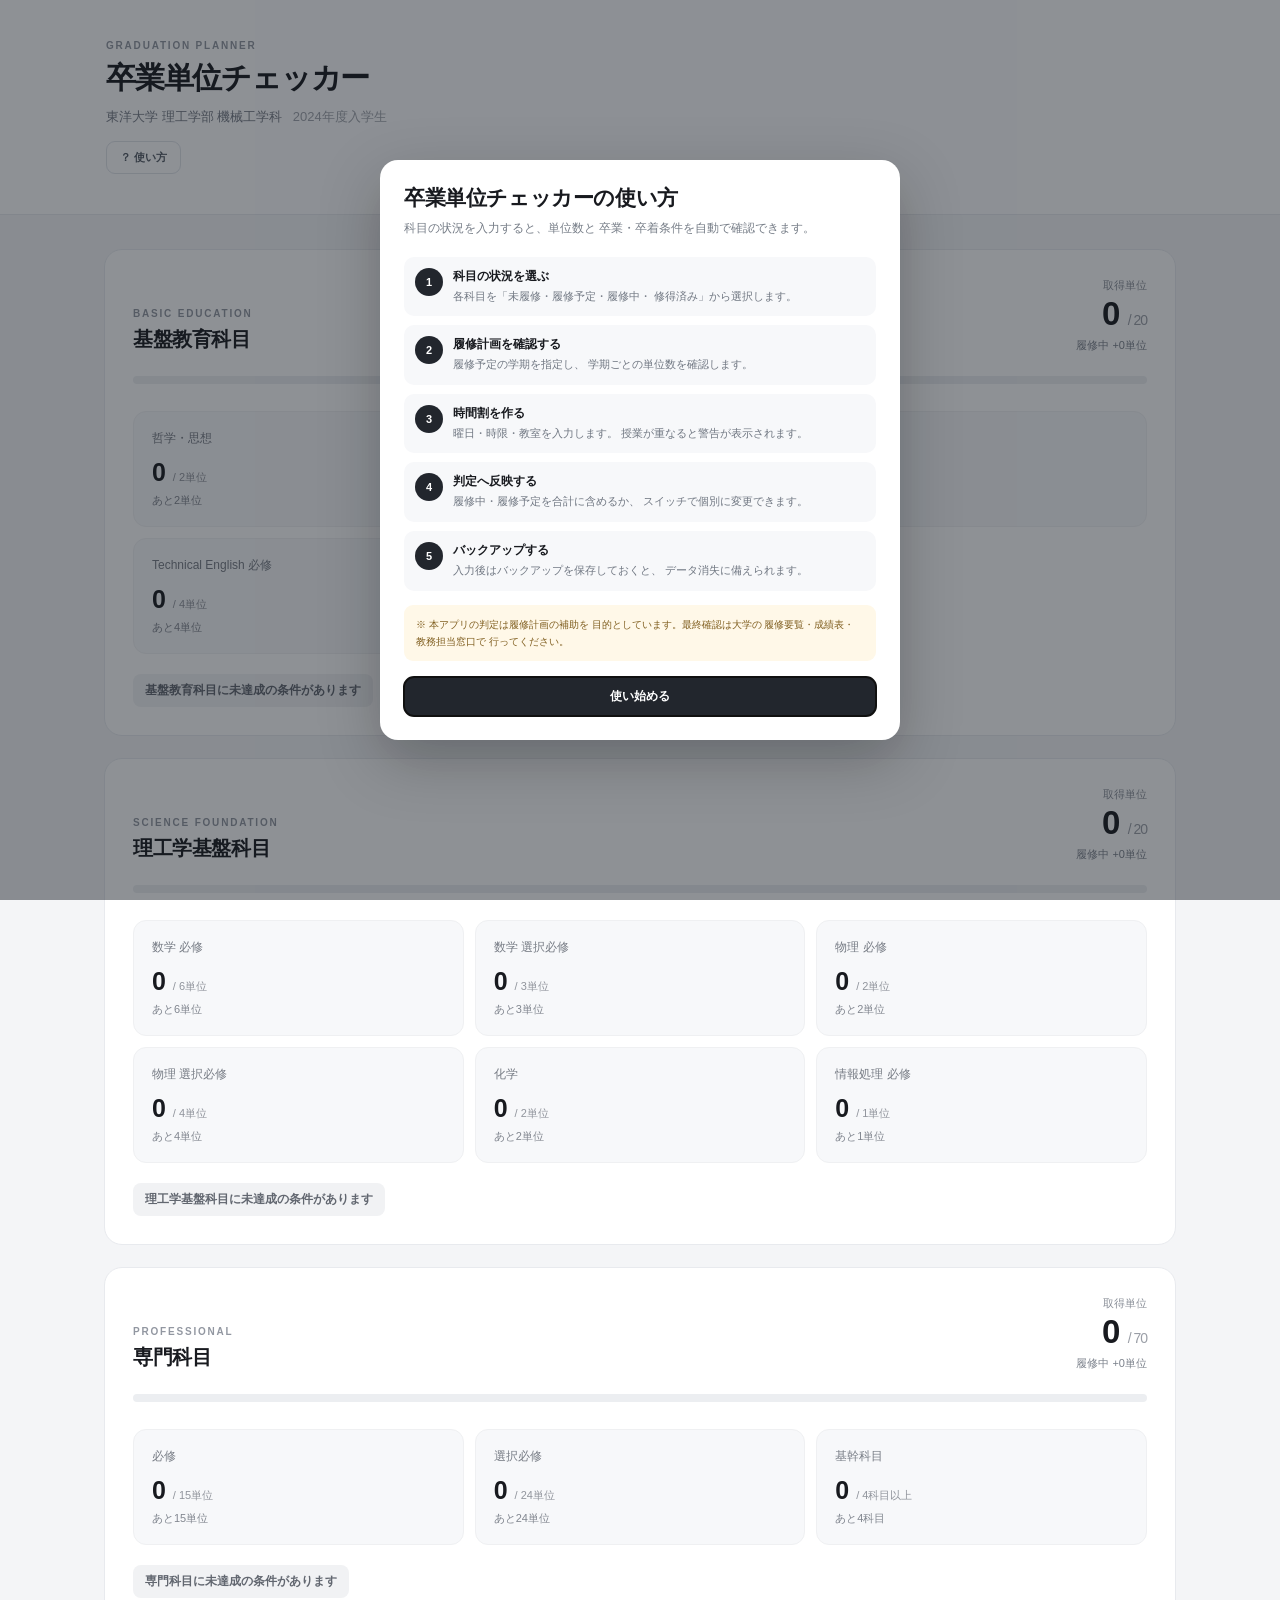
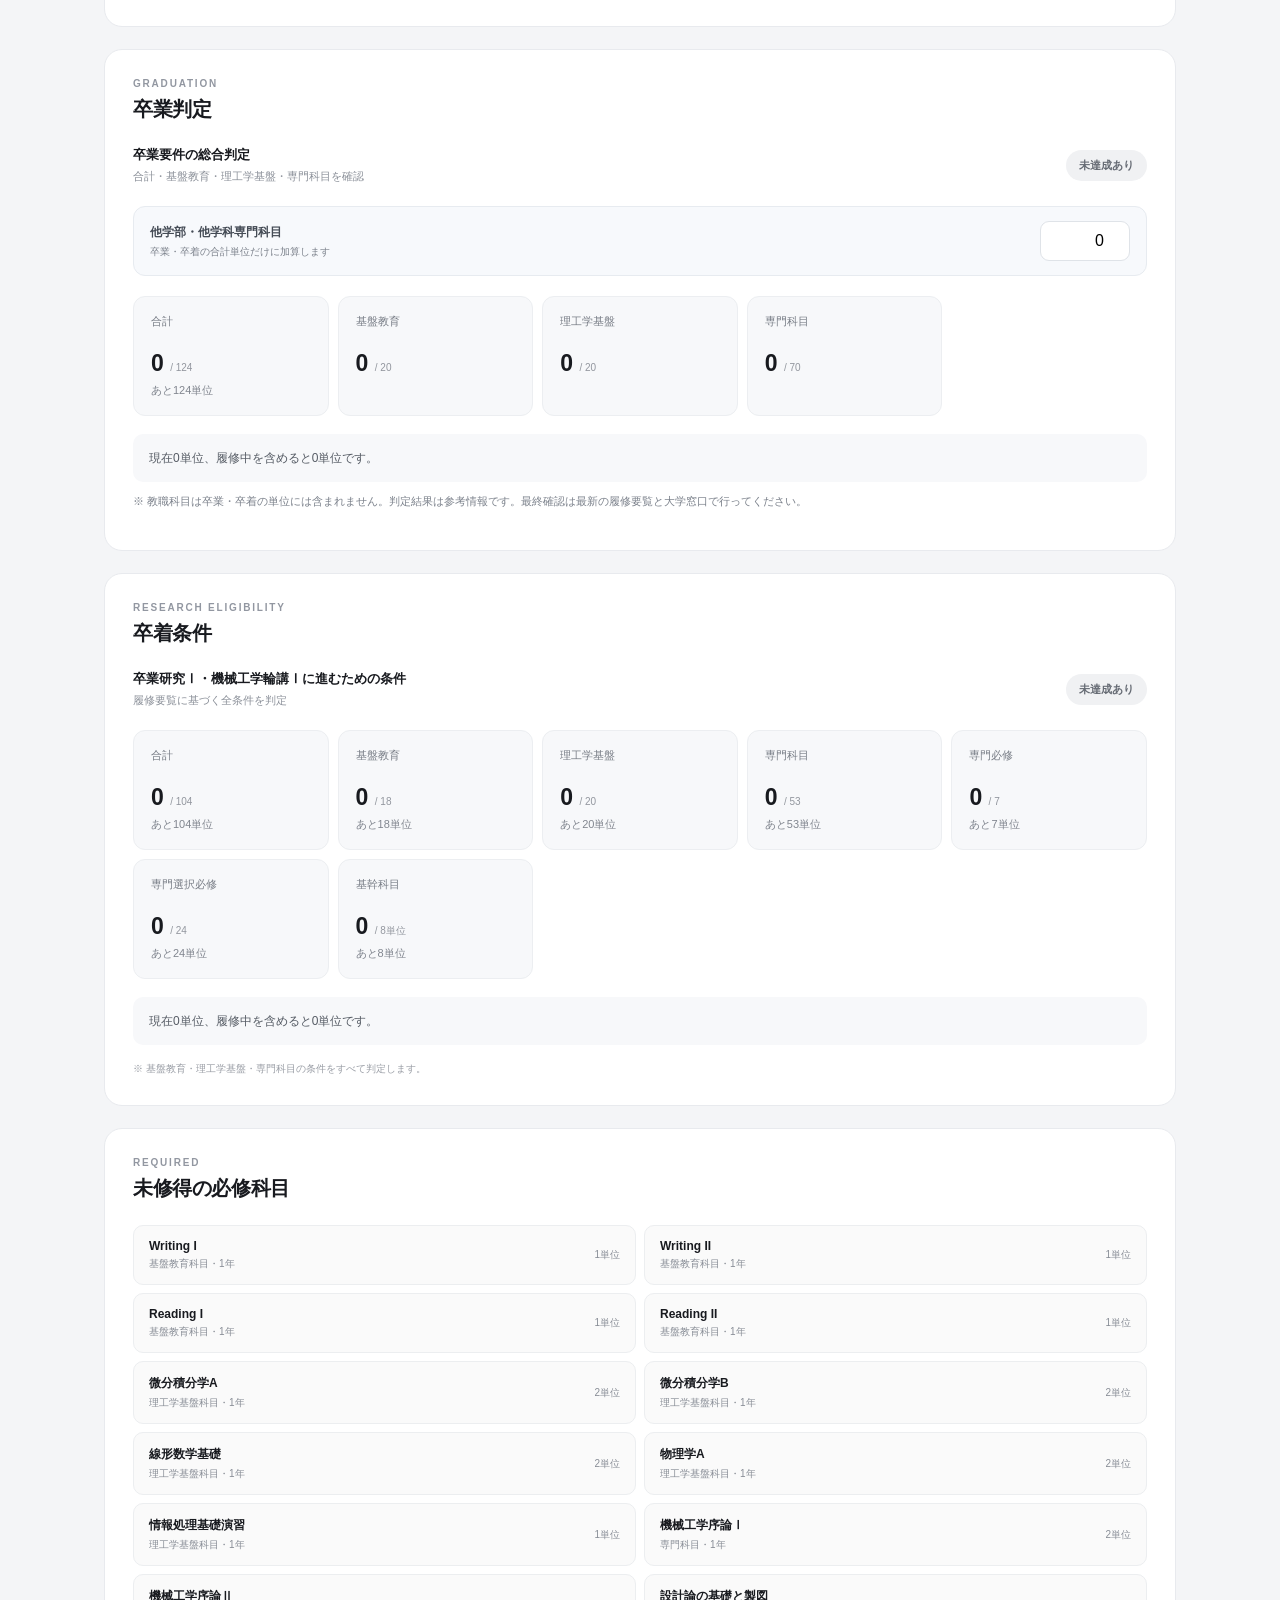
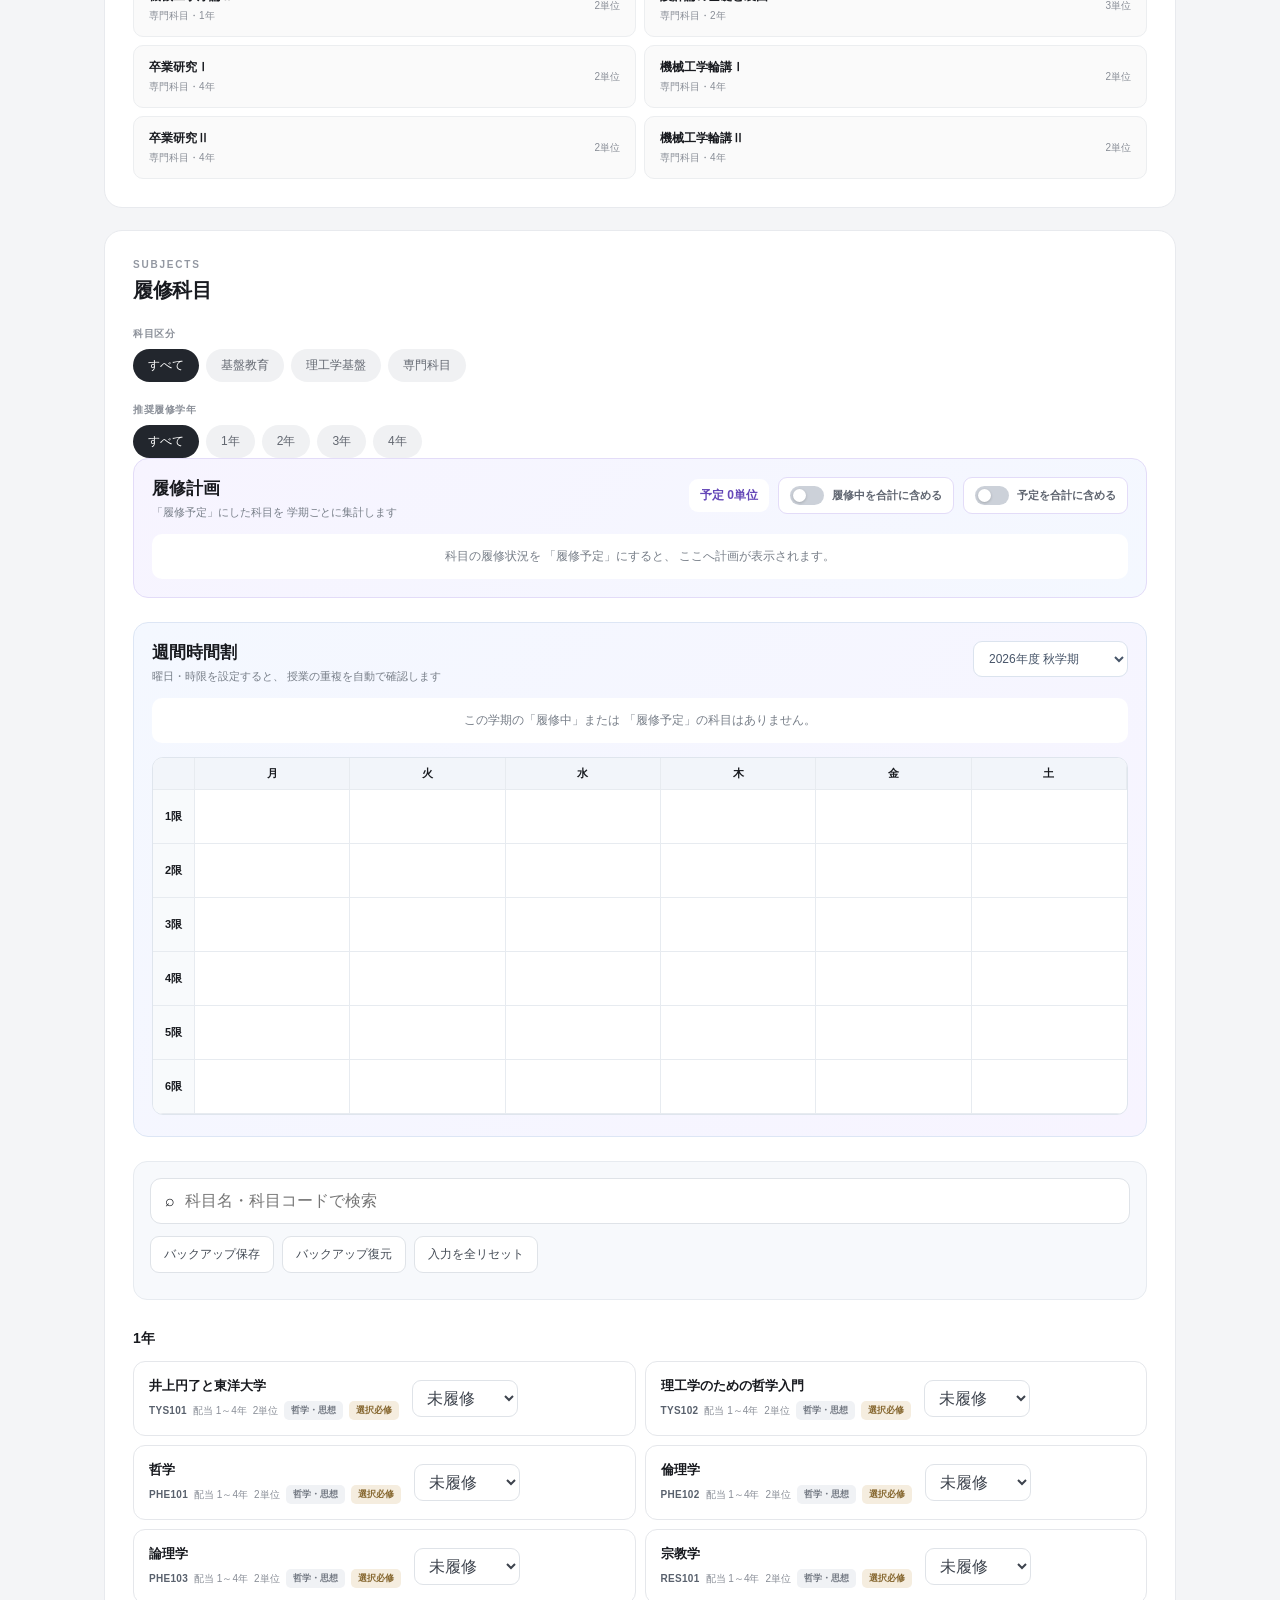
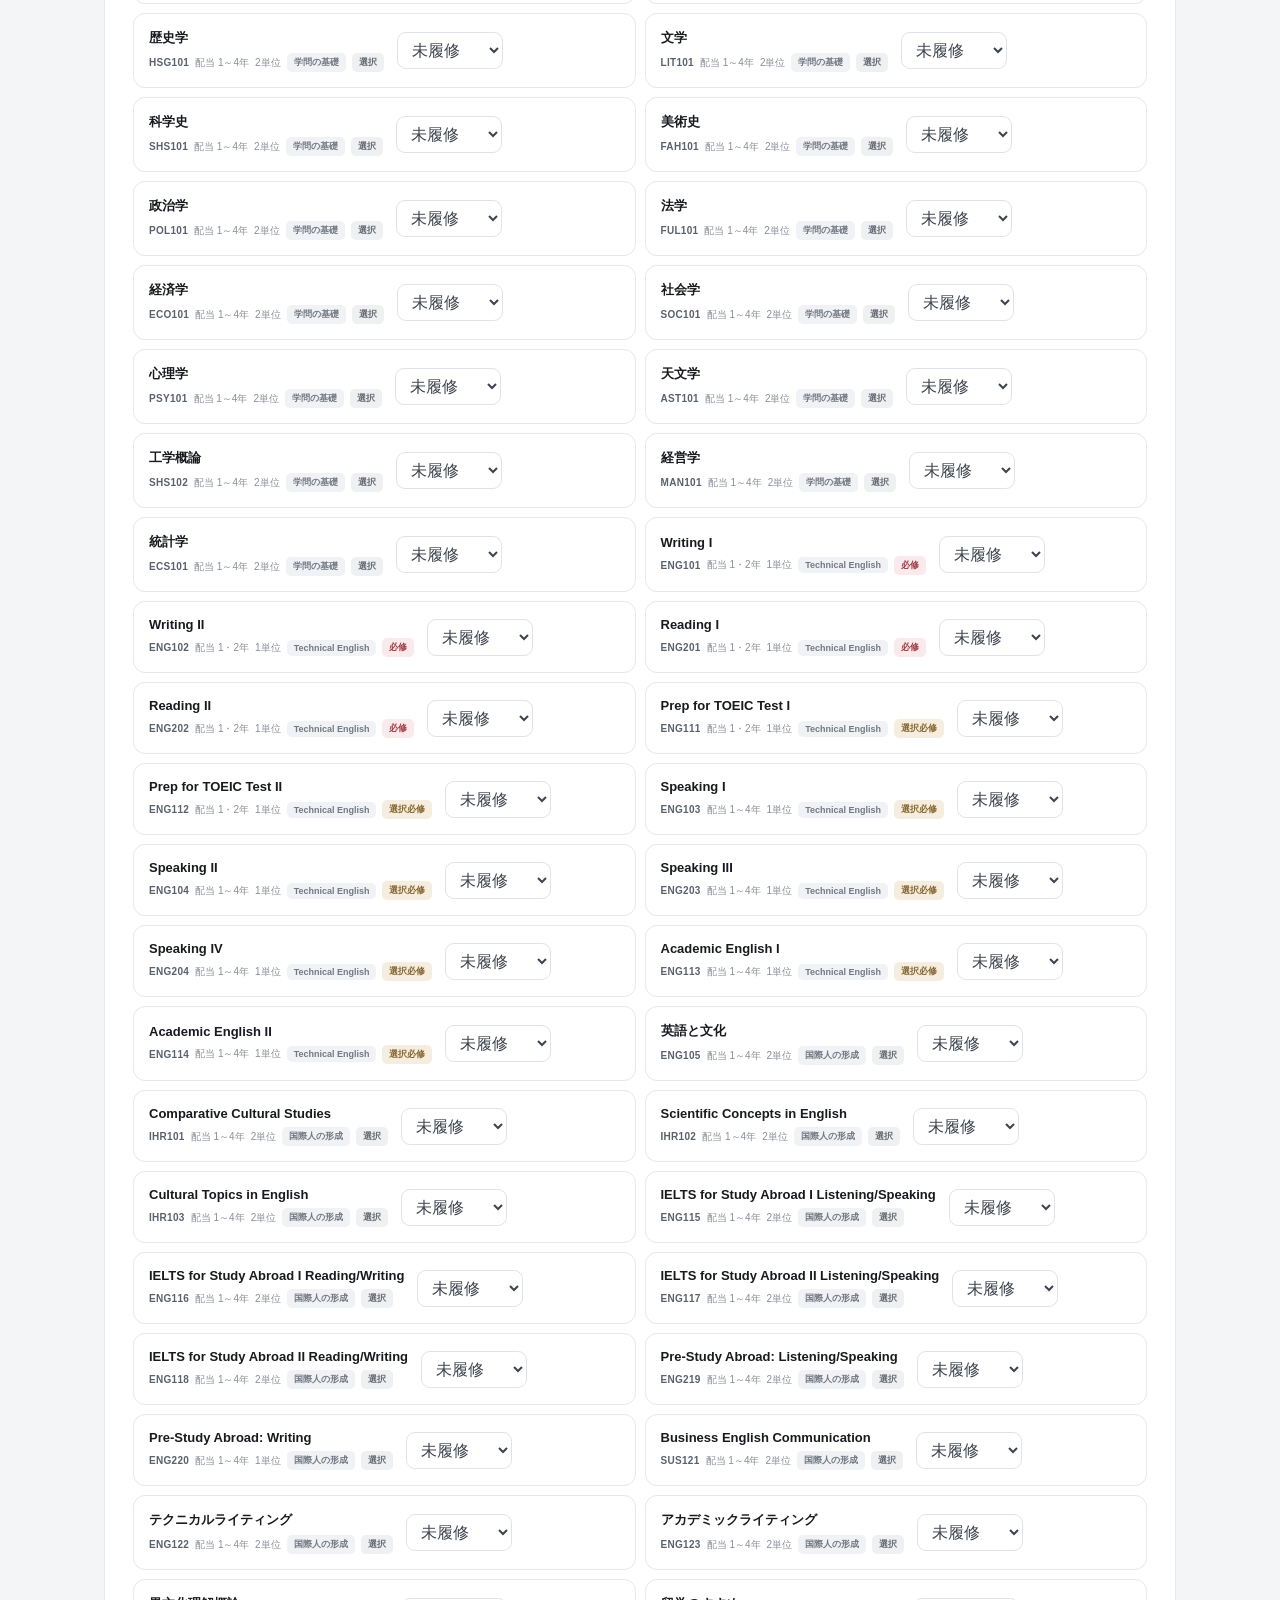
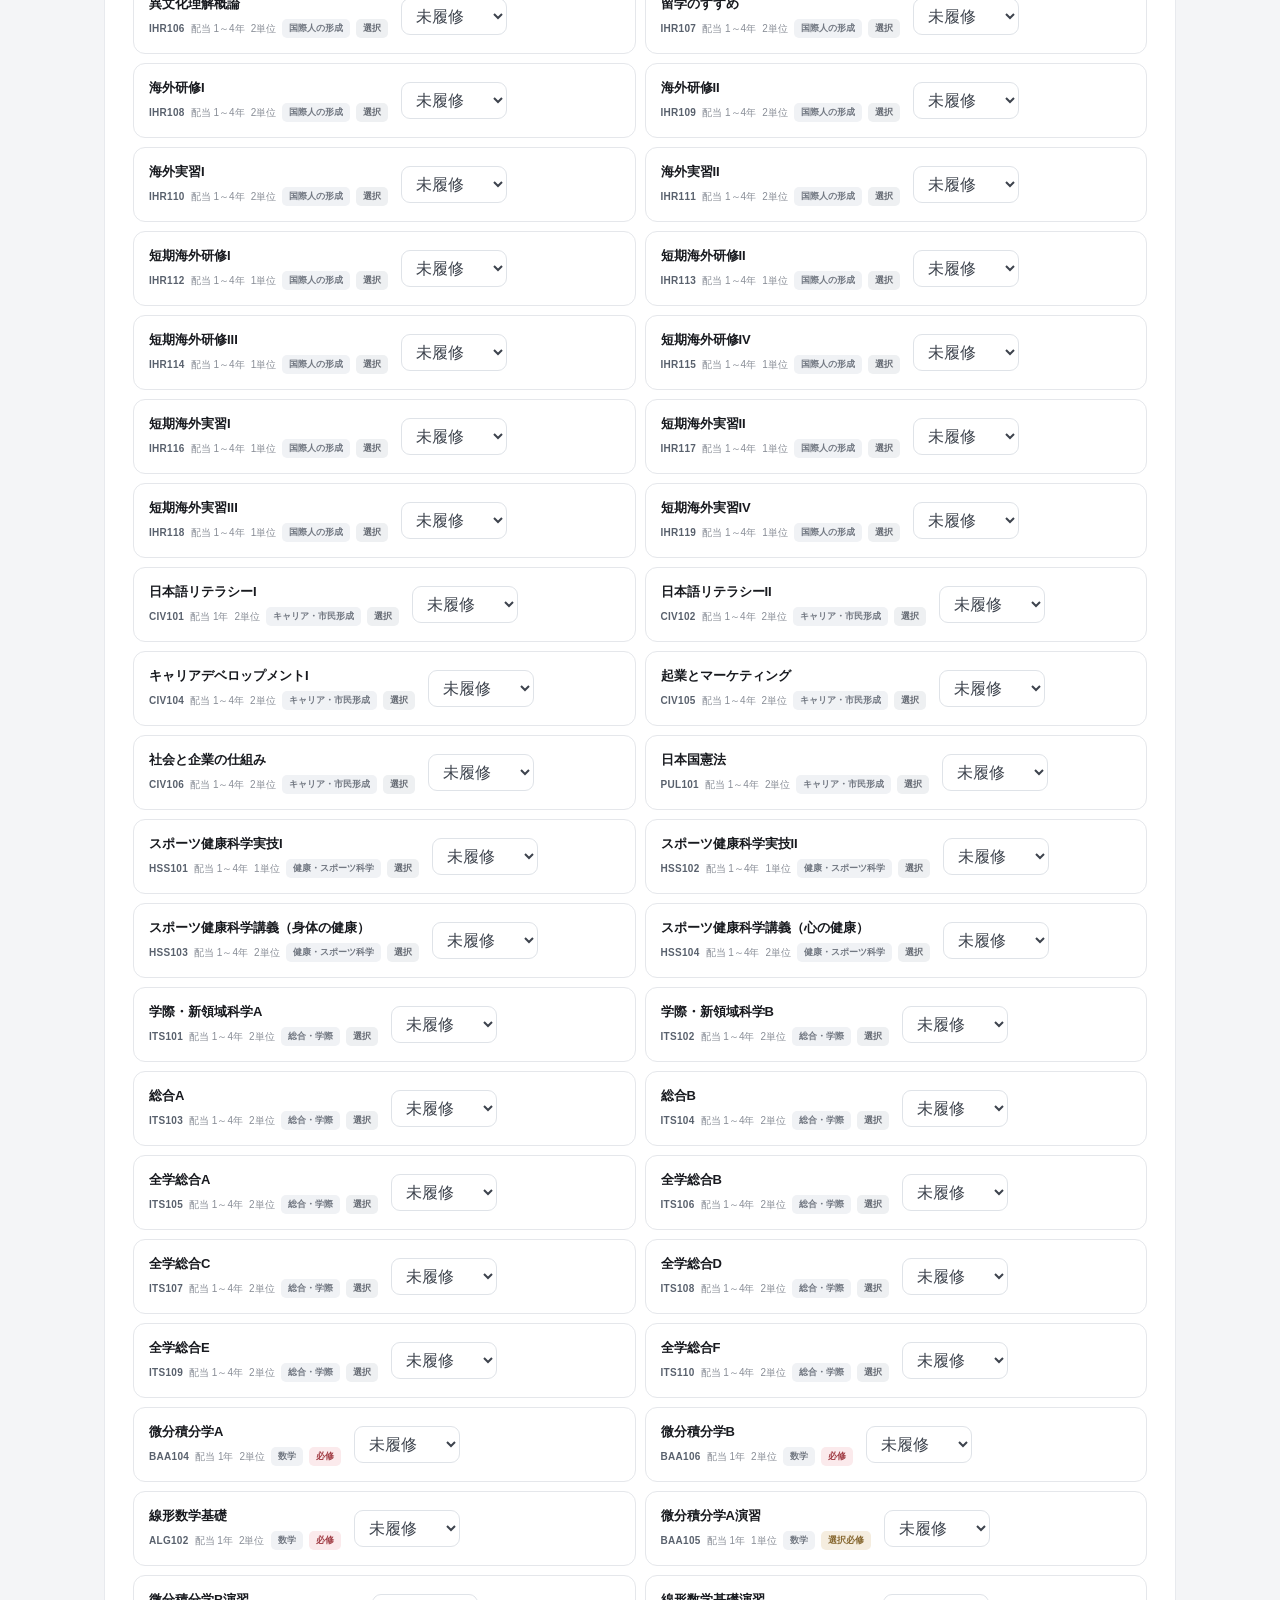
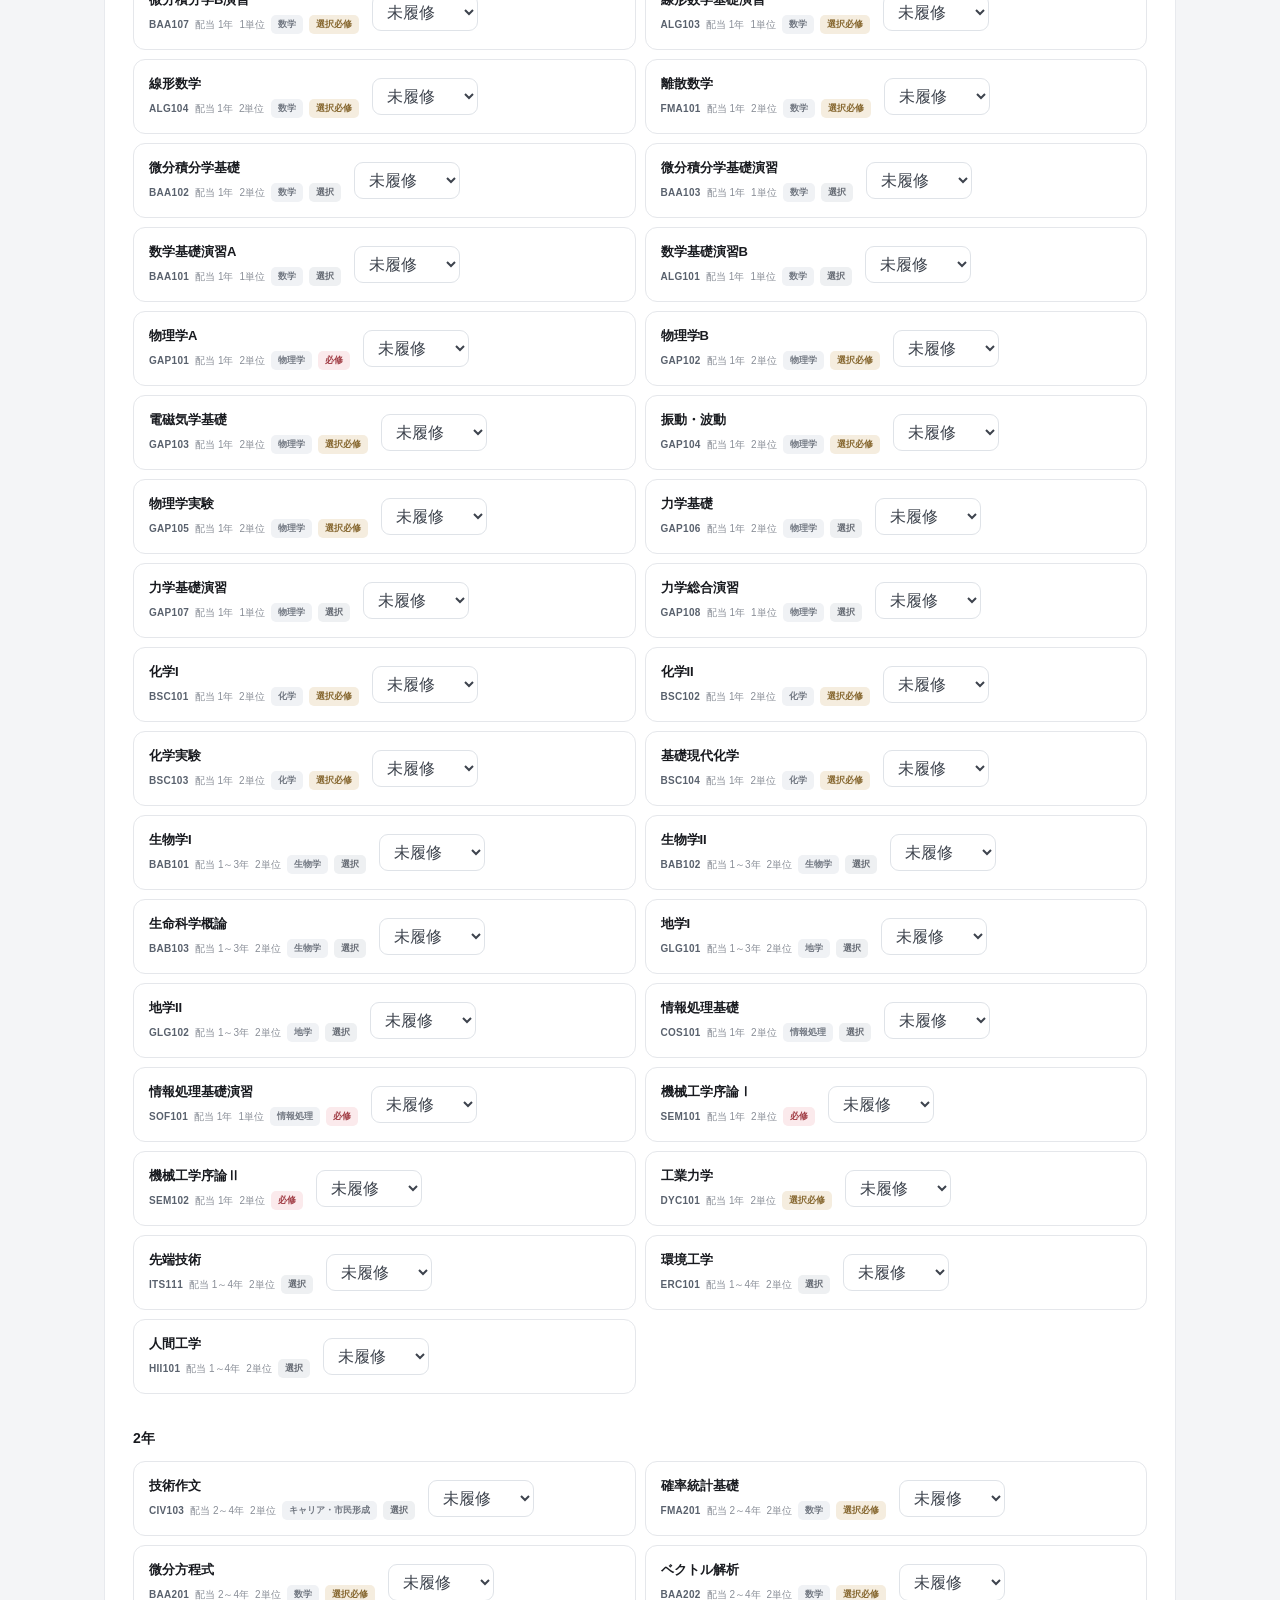
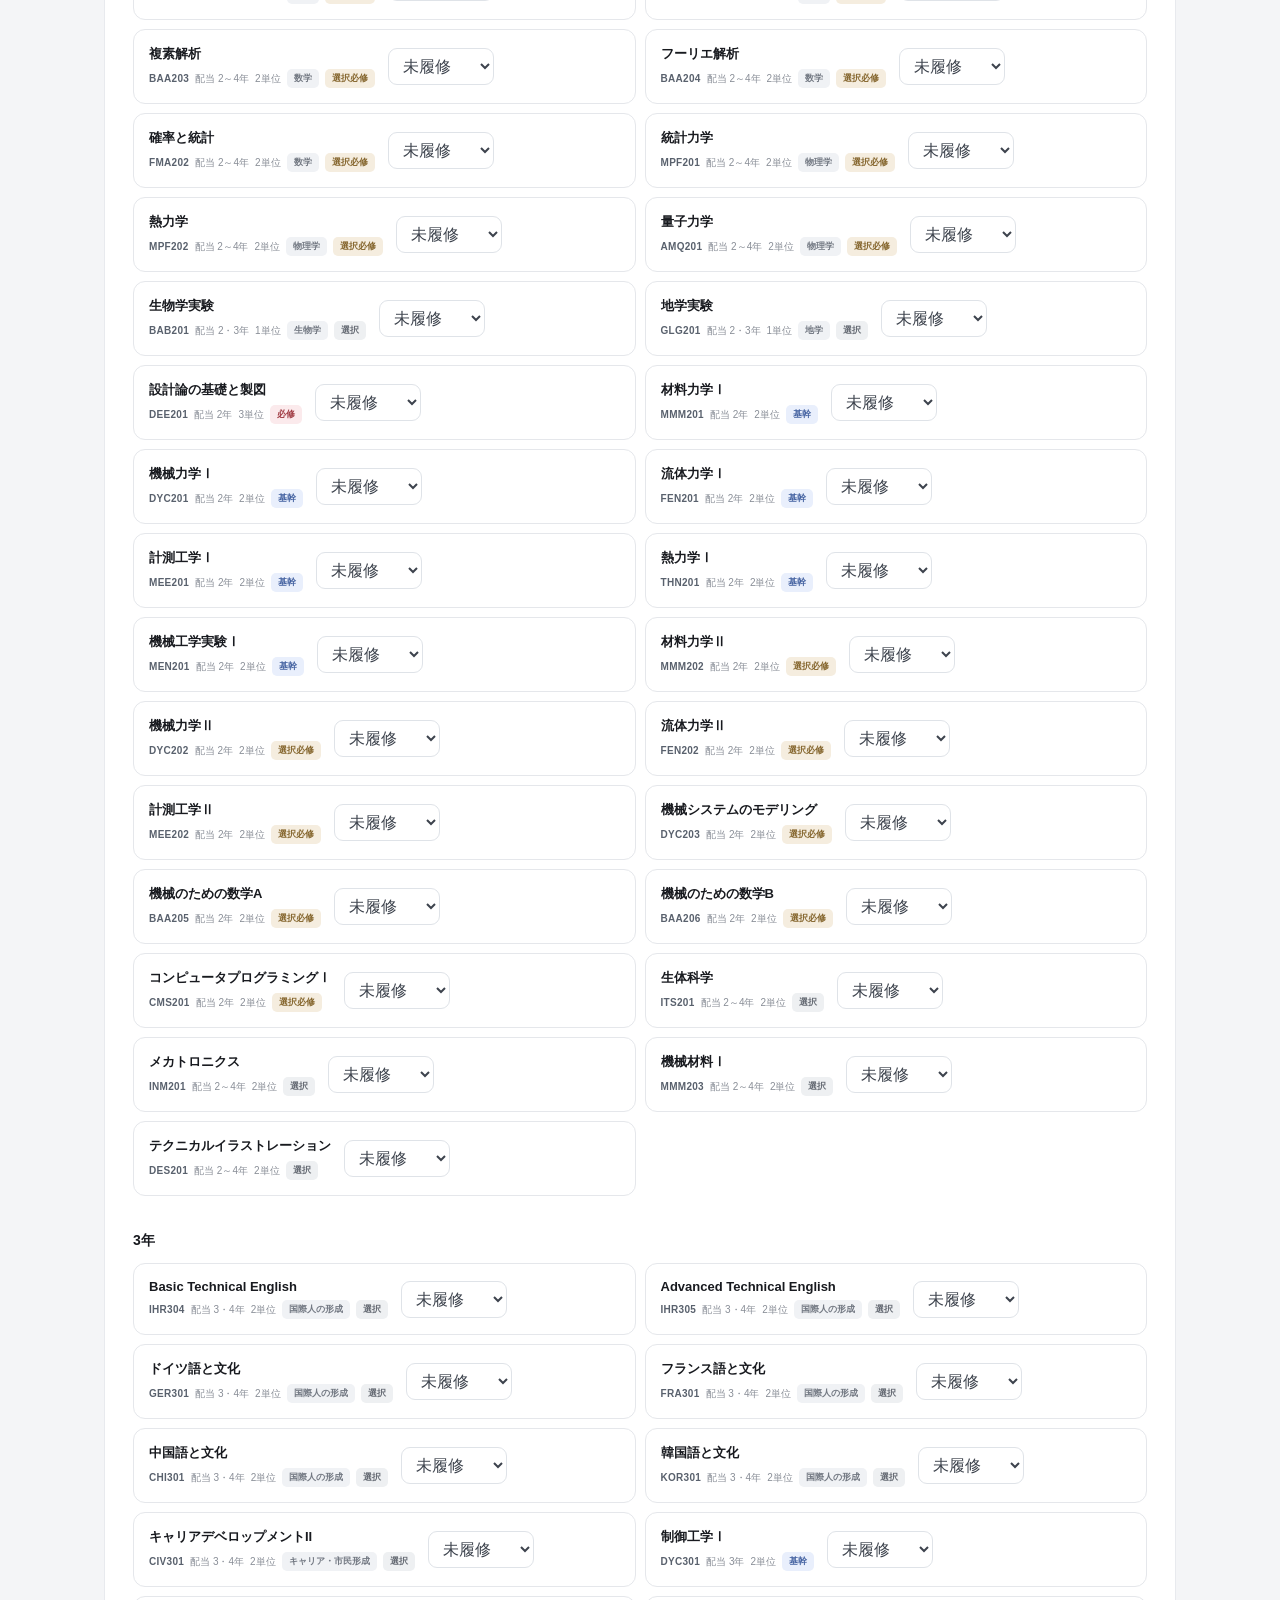
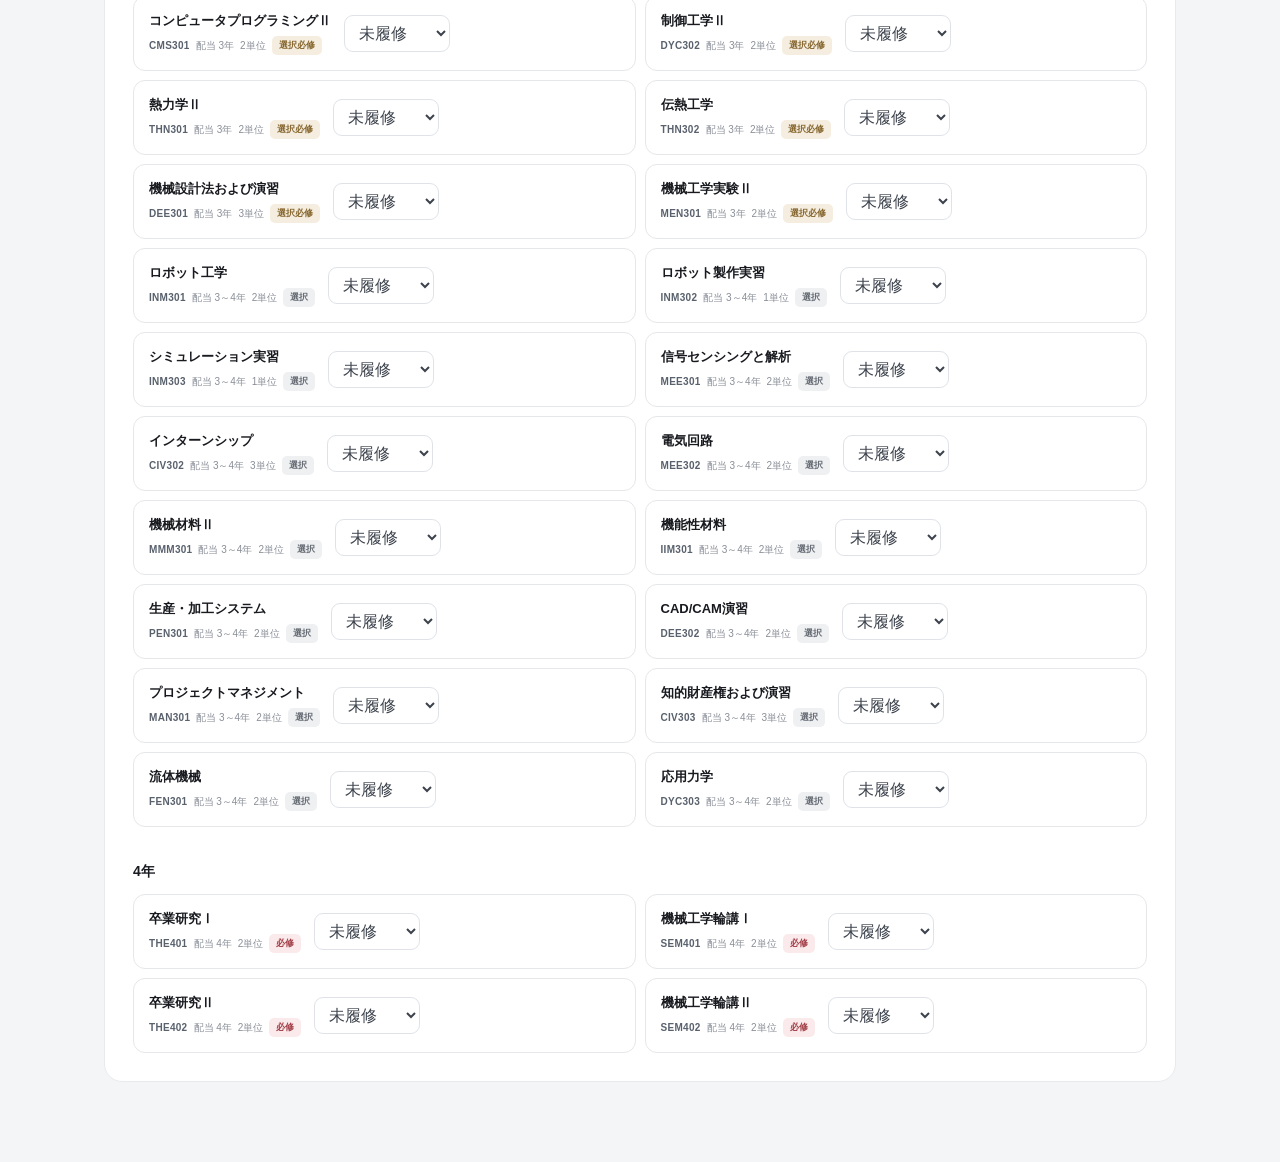
==== index.html @ 978750e2 "Add files via upload" ====
<!DOCTYPE html>
<html lang="ja">

<head>
  <meta charset="UTF-8">
  <meta
    name="viewport"
    content="width=device-width, initial-scale=1.0"
  >

  <title>卒業単位チェッカー</title>
  <link rel="stylesheet" href="style.css">
  <link rel="stylesheet" href="mobile.css">
</head>

<body>

<header class="top-header">
  <div class="header-inner">

    <p class="service-label">
      GRADUATION PLANNER
    </p>

    <h1>卒業単位チェッカー</h1>

    <p class="university">
      東洋大学 理工学部 機械工学科
      <span>2024年度入学生</span>
    </p>

  </div>
</header>

<main>

  <!-- 基盤教育 -->
  <section>

    <div class="dashboard-title">

      <div>
        <p class="section-label">
          BASIC EDUCATION
        </p>

        <h2>基盤教育科目</h2>
      </div>

      <div class="total-progress">
        <span>取得単位</span>

        <strong>
          <span id="basicCredits">0</span>
          <small>/ 20</small>
        </strong>
      </div>

    </div>

    <div class="progress-bar">
      <div
        id="basicProgressBar"
        class="progress-fill">
      </div>
    </div>

    <div class="status-grid">

      <div class="status-card">
        <p>哲学・思想</p>

        <strong>
          <span id="philosophyCredits">0</span>
          <small>/ 2単位</small>
        </strong>

        <span
          id="philosophyRemaining"
          class="remaining">
        </span>
      </div>

      <div class="status-card">
        <p>国際人の形成</p>

        <strong>
          <span id="internationalCredits">0</span>
          <small>/ 8単位</small>
        </strong>

        <span
          id="internationalRemaining"
          class="remaining">
        </span>
      </div>

      <div class="status-card">
        <p>外国語科目</p>

        <strong>
          <span id="foreignLanguageCredits">0</span>
          <small>/ 6単位</small>
        </strong>

        <span
          id="foreignLanguageRemaining"
          class="remaining">
        </span>
      </div>

      <div class="status-card">
        <p>Technical English 必修</p>

        <strong>
          <span id="technicalRequiredCredits">0</span>
          <small>/ 4単位</small>
        </strong>

        <span
          id="technicalRequiredRemaining"
          class="remaining">
        </span>
      </div>

      <div class="status-card">
        <p>Technical English 選択必修</p>

        <strong>
          <span id="technicalElectiveCredits">0</span>
          <small>/ 2単位</small>
        </strong>

        <span
          id="technicalElectiveRemaining"
          class="remaining">
        </span>
      </div>

    </div>

    <div
      id="basicStatus"
      class="graduation-status">
    </div>

  </section>


  <!-- 理工学基盤科目 -->
  <section>

    <div class="dashboard-title">

      <div>
        <p class="section-label">
          SCIENCE FOUNDATION
        </p>

        <h2>理工学基盤科目</h2>
      </div>

      <div class="total-progress">
        <span>取得単位</span>

        <strong>
          <span id="scienceCredits">0</span>
          <small>/ 20</small>
        </strong>
      </div>

    </div>

    <div class="progress-bar">
      <div
        id="scienceProgressBar"
        class="progress-fill">
      </div>
    </div>

    <div class="status-grid">

      <div class="status-card">
        <p>数学 必修</p>

        <strong>
          <span id="mathRequired">0</span>
          <small>/ 6単位</small>
        </strong>

        <span
          id="mathRequiredRemaining"
          class="remaining">
        </span>
      </div>

      <div class="status-card">
        <p>数学 選択必修</p>

        <strong>
          <span id="mathElective">0</span>
          <small>/ 3単位</small>
        </strong>

        <span
          id="mathElectiveRemaining"
          class="remaining">
        </span>
      </div>

      <div class="status-card">
        <p>物理 必修</p>

        <strong>
          <span id="physicsRequired">0</span>
          <small>/ 2単位</small>
        </strong>

        <span
          id="physicsRequiredRemaining"
          class="remaining">
        </span>
      </div>

      <div class="status-card">
        <p>物理 選択必修</p>

        <strong>
          <span id="physicsElective">0</span>
          <small>/ 4単位</small>
        </strong>

        <span
          id="physicsElectiveRemaining"
          class="remaining">
        </span>
      </div>

      <div class="status-card">
        <p>化学</p>

        <strong>
          <span id="chemistryCredits">0</span>
          <small>/ 2単位</small>
        </strong>

        <span
          id="chemistryRemaining"
          class="remaining">
        </span>
      </div>

      <div class="status-card">
        <p>情報処理 必修</p>

        <strong>
          <span id="informationRequired">0</span>
          <small>/ 1単位</small>
        </strong>

        <span
          id="informationRemaining"
          class="remaining">
        </span>
      </div>

    </div>

    <div
      id="scienceStatus"
      class="graduation-status">
    </div>

  </section>


  <!-- 専門科目 -->
  <section>

    <div class="dashboard-title">

      <div>
        <p class="section-label">
          PROFESSIONAL
        </p>

        <h2>専門科目</h2>
      </div>

      <div class="total-progress">
        <span>取得単位</span>

        <strong>
          <span id="professionalCredits">0</span>
          <small>/ 70</small>
        </strong>
      </div>

    </div>

    <div class="progress-bar">
      <div
        id="professionalProgressBar"
        class="progress-fill">
      </div>
    </div>

    <div class="status-grid">

      <div class="status-card">
        <p>必修</p>

        <strong>
          <span id="professionalRequired">0</span>
          <small>/ 15単位</small>
        </strong>

        <span
          id="professionalRequiredRemaining"
          class="remaining">
        </span>
      </div>

      <div class="status-card">
        <p>選択必修</p>

        <strong>
          <span id="professionalElective">0</span>
          <small>/ 24単位</small>
        </strong>

        <span
          id="professionalElectiveRemaining"
          class="remaining">
        </span>
      </div>

      <div class="status-card">
        <p>基幹科目</p>

        <strong>
          <span id="coreCount">0</span>
          <small>/ 4科目以上</small>
        </strong>

        <span
          id="coreRemaining"
          class="remaining">
        </span>
      </div>

    </div>

    <div
      id="professionalStatus"
      class="graduation-status">
    </div>

  </section>


  <!-- 卒業判定 -->
  <section class="eligibility-section">

    <div class="section-heading">
      <p class="section-label">
        GRADUATION
      </p>

      <h2>卒業判定</h2>
    </div>

    <div class="eligibility-top">

      <div>
        <p class="eligibility-description">
          卒業要件の総合判定
        </p>

        <p class="eligibility-sub">
          合計・基盤教育・理工学基盤・専門科目を確認
        </p>
      </div>

      <div
        id="graduationOverallStatus"
        class="eligibility-badge">
        判定中
      </div>

    </div>

    <div class="eligibility-grid">

      <div class="eligibility-card">
        <span class="eligibility-name">
          合計
        </span>

        <strong>
          <span id="graduationTotal">0</span>
          <small>/ 124</small>
        </strong>

        <span
          id="graduationTotalRemaining"
          class="remaining">
        </span>
      </div>

      <div class="eligibility-card">
        <span class="eligibility-name">
          基盤教育
        </span>

        <strong>
          <span id="graduationBasic">0</span>
          <small>/ 20</small>
        </strong>
      </div>

      <div class="eligibility-card">
        <span class="eligibility-name">
          理工学基盤
        </span>

        <strong>
          <span id="graduationScience">0</span>
          <small>/ 20</small>
        </strong>
      </div>

      <div class="eligibility-card">
        <span class="eligibility-name">
          専門科目
        </span>

        <strong>
          <span id="graduationProfessional">0</span>
          <small>/ 70</small>
        </strong>
      </div>

    </div>

    <div
      id="graduationOverallMessage"
      class="eligibility-message">
    </div>

  </section>


  <!-- 卒着 -->
  <section class="eligibility-section">

    <div class="section-heading">
      <p class="section-label">
        RESEARCH ELIGIBILITY
      </p>

      <h2>卒着条件</h2>
    </div>

    <div class="eligibility-top">

      <div>
        <p class="eligibility-description">
          卒業研究Ⅰ・機械工学輪講Ⅰに進むための条件
        </p>

        <p class="eligibility-sub">
          履修要覧に基づく全条件を判定
        </p>
      </div>

      <div
        id="eligibilityStatus"
        class="eligibility-badge">
        判定中
      </div>

    </div>

    <div class="eligibility-grid">

      <div class="eligibility-card">
        <span class="eligibility-name">
          合計
        </span>

        <strong>
          <span id="eligibilityTotal">0</span>
          <small>/ 104</small>
        </strong>

        <span
          id="eligibilityTotalRemaining"
          class="remaining">
        </span>
      </div>

      <div class="eligibility-card">
        <span class="eligibility-name">
          基盤教育
        </span>

        <strong>
          <span id="eligibilityBasic">0</span>
          <small>/ 18</small>
        </strong>

        <span
          id="eligibilityBasicRemaining"
          class="remaining">
        </span>
      </div>

      <div class="eligibility-card">
        <span class="eligibility-name">
          理工学基盤
        </span>

        <strong>
          <span id="eligibilityScience">0</span>
          <small>/ 20</small>
        </strong>

        <span
          id="eligibilityScienceRemaining"
          class="remaining">
        </span>
      </div>

      <div class="eligibility-card">
        <span class="eligibility-name">
          専門科目
        </span>

        <strong>
          <span id="eligibilityProfessional">0</span>
          <small>/ 53</small>
        </strong>

        <span
          id="eligibilityProfessionalRemaining"
          class="remaining">
        </span>
      </div>

      <div class="eligibility-card">
        <span class="eligibility-name">
          専門必修
        </span>

        <strong>
          <span id="eligibilityRequired">0</span>
          <small>/ 7</small>
        </strong>

        <span
          id="eligibilityRequiredRemaining"
          class="remaining">
        </span>
      </div>

      <div class="eligibility-card">
        <span class="eligibility-name">
          専門選択必修
        </span>

        <strong>
          <span id="eligibilityElective">0</span>
          <small>/ 24</small>
        </strong>

        <span
          id="eligibilityElectiveRemaining"
          class="remaining">
        </span>
      </div>

      <div class="eligibility-card">
        <span class="eligibility-name">
          基幹科目
        </span>

        <strong>
          <span id="eligibilityCore">0</span>
          <small>/ 8単位</small>
        </strong>

        <span
          id="eligibilityCoreRemaining"
          class="remaining">
        </span>
      </div>

    </div>

    <div
      id="eligibilityMessage"
      class="eligibility-message">
    </div>

    <p class="eligibility-note">
      ※ 基盤教育・理工学基盤・専門科目の条件をすべて判定します。
    </p>

  </section>


  <!-- 未修得必修 -->
  <section>

    <div class="section-heading">
      <p class="section-label">
        REQUIRED
      </p>

      <h2>未修得の必修科目</h2>
    </div>

    <div id="missingRequiredList"></div>

  </section>


  <!-- 科目一覧 -->
  <section>

    <div class="section-heading">
      <p class="section-label">
        SUBJECTS
      </p>

      <h2>履修科目</h2>
    </div>

    <div class="filter-label">
      科目区分
    </div>

    <div class="tabs">

      <button
        class="category-tab active"
        data-category="all">
        すべて
      </button>

      <button
        class="category-tab"
        data-category="基盤教育科目">
        基盤教育
      </button>

      <button
        class="category-tab"
        data-category="理工学基盤科目">
        理工学基盤
      </button>

      <button
        class="category-tab"
        data-category="専門科目">
        専門科目
      </button>

    </div>

    <div class="filter-label">
      配当学年
    </div>

    <div class="tabs">

      <button
        class="year-tab active"
        data-year="all">
        すべて
      </button>

      <button
        class="year-tab"
        data-year="1">
        1年
      </button>

      <button
        class="year-tab"
        data-year="2">
        2年
      </button>

      <button
        class="year-tab"
        data-year="3">
        3年
      </button>

      <button
        class="year-tab"
        data-year="4">
        4年
      </button>

    </div>

    <div id="subjectList"></div>

  </section>

</main>

<script src="subjects.js"></script>
<script src="requirements.js"></script>
<script src="script.js"></script>
<script src="tools.js"></script>
<script src="accuracy.js"></script>
<script src="plannner.js"></script>
<script src="projection-toggle.js"></script>
<script src="timetable.js"></script>
<script src="total-toggle.js"></script>
<script src="mobile-nav.js"></script>
<script src="data-maneger.js"></script>
<script src="guide.js"></script>

</body>
</html>
---- style.css ----
* {
  box-sizing: border-box;
}


body {
  margin: 0;

  font-family:
    -apple-system,
    BlinkMacSystemFont,
    "Segoe UI",
    "Noto Sans JP",
    sans-serif;

  background: #f4f5f7;

  color: #181a1f;
}


/* =====================================
   HEADER
===================================== */

.top-header {
  background: rgba(255, 255, 255, 0.95);

  border-bottom:
    1px solid #e7e9ed;
}


.header-inner {
  max-width: 1120px;

  margin: auto;

  padding: 40px 26px;
}


.service-label,
.section-label {
  margin: 0 0 7px;

  color: #9297a1;

  font-size: 10px;

  font-weight: 700;

  letter-spacing: 1.8px;
}


h1 {
  margin: 0;

  font-size: 30px;

  letter-spacing: -1.2px;
}


.university {
  margin: 9px 0 0;

  color: #777c86;

  font-size: 13px;
}


.university span {
  margin-left: 7px;

  color: #a0a4ac;
}


/* =====================================
   MAIN
===================================== */

main {
  max-width: 1120px;

  margin: 34px auto 80px;

  padding: 0 24px;
}


section {
  margin-bottom: 22px;

  padding: 28px;

  background: #ffffff;

  border:
    1px solid #e8eaee;

  border-radius: 18px;
}


h2 {
  margin: 0;

  font-size: 20px;

  letter-spacing: -0.4px;
}


.section-heading {
  margin-bottom: 23px;
}


/* =====================================
   DASHBOARD
===================================== */

.dashboard-title {
  display: flex;

  justify-content: space-between;

  align-items: flex-end;

  gap: 20px;
}


.total-progress {
  text-align: right;
}


.total-progress > span {
  display: block;

  margin-bottom: 2px;

  color: #8b9099;

  font-size: 11px;
}


.total-progress strong {
  font-size: 33px;

  letter-spacing: -1px;
}


.total-progress small {
  color: #9a9ea6;

  font-size: 14px;

  font-weight: 500;
}


/* =====================================
   PROGRESS
===================================== */

.progress-bar {
  width: 100%;

  height: 8px;

  margin: 23px 0 27px;

  overflow: hidden;

  background: #eceef1;

  border-radius: 100px;
}


.progress-fill {
  width: 0%;

  height: 100%;

  background: #22262d;

  border-radius: 100px;

  transition: width 0.3s ease;
}


/* =====================================
   STATUS CARDS
===================================== */

.status-grid {
  display: grid;

  grid-template-columns:
    repeat(3, 1fr);

  gap: 11px;
}


.status-card {
  padding: 18px;

  background: #f7f8fa;

  border:
    1px solid #eff0f2;

  border-radius: 13px;
}


.status-card p {
  margin: 0 0 11px;

  color: #777c85;

  font-size: 12px;
}


.status-card strong {
  display: block;

  margin-bottom: 6px;

  font-size: 25px;
}


.status-card small {
  color: #90949c;

  font-size: 11px;

  font-weight: 500;
}


.remaining {
  display: block;

  color: #81868f;

  font-size: 11px;
}


.graduation-status {
  display: inline-block;

  margin-top: 20px;

  padding: 8px 12px;

  background: #f1f2f4;

  color: #626770;

  border-radius: 8px;

  font-size: 12px;

  font-weight: 600;
}


.graduation-status.success {
  background: #e9f6ee;

  color: #267348;
}


/* =====================================
   ELIGIBILITY
===================================== */

.eligibility-section {
  overflow: hidden;
}


.eligibility-top {
  display: flex;

  justify-content: space-between;

  align-items: center;

  gap: 20px;

  margin-bottom: 22px;
}


.eligibility-description {
  margin: 0;

  font-size: 13px;

  font-weight: 600;
}


.eligibility-sub {
  margin: 5px 0 0;

  color: #8b9099;

  font-size: 11px;
}


.eligibility-badge {
  flex-shrink: 0;

  padding: 8px 13px;

  background: #f0f1f3;

  color: #656a73;

  border-radius: 100px;

  font-size: 11px;

  font-weight: 700;
}


.eligibility-badge.success {
  background: #e8f6ed;

  color: #247246;
}


.eligibility-grid {
  display: grid;

  grid-template-columns:
    repeat(5, 1fr);

  gap: 9px;
}


.eligibility-card {
  padding: 17px;

  background: #f7f8fa;

  border:
    1px solid #eceef1;

  border-radius: 12px;
}


.eligibility-name {
  display: block;

  min-height: 28px;

  margin-bottom: 8px;

  color: #777c85;

  font-size: 11px;
}


.eligibility-card strong {
  display: block;

  margin-bottom: 6px;

  font-size: 23px;
}


.eligibility-card small {
  color: #92969e;

  font-size: 10px;

  font-weight: 500;
}


.eligibility-message {
  margin-top: 18px;

  padding: 14px 16px;

  background: #f7f8fa;

  border-radius: 10px;

  color: #555b64;

  font-size: 12px;

  line-height: 1.7;
}


.eligibility-message.success {
  background: #eaf7ef;

  color: #267348;
}


.eligibility-note {
  margin: 15px 0 0;

  color: #999da5;

  font-size: 10px;

  line-height: 1.7;
}


/* =====================================
   FILTERS
===================================== */

.filter-label {
  margin: 21px 0 8px;

  color: #8b9099;

  font-size: 10px;

  font-weight: 700;

  letter-spacing: 0.5px;
}


.tabs {
  display: flex;

  gap: 7px;

  overflow-x: auto;
}


.category-tab,
.year-tab {
  flex-shrink: 0;

  padding: 8px 15px;

  border: none;

  background: #f0f1f3;

  color: #626770;

  border-radius: 100px;

  font-family: inherit;

  font-size: 12px;

  cursor: pointer;

  transition: 0.15s;
}


.category-tab:hover,
.year-tab:hover {
  background: #e5e7ea;
}


.category-tab.active,
.year-tab.active {
  background: #22262d;

  color: #ffffff;
}


/* =====================================
   SUBJECTS
===================================== */

#subjectList {
  margin-top: 30px;
}


.year-section {
  margin-bottom: 36px;
}


.year-section:last-child {
  margin-bottom: 0;
}


.year-title {
  margin: 0 0 13px;

  font-size: 14px;
}


.subject-grid {
  display: grid;

  grid-template-columns:
    repeat(2, 1fr);

  gap: 9px;
}


.subject-card {
  display: flex;

  align-items: center;

  gap: 13px;

  padding: 15px;

  border:
    1px solid #e5e7eb;

  border-radius: 12px;

  cursor: pointer;

  transition:
    transform 0.15s,
    border-color 0.15s,
    background 0.15s;
}


.subject-card:hover {
  transform: translateY(-1px);

  border-color: #bfc3ca;
}


.subject-card.completed {
  background: #f3f6f4;

  border-color: #dfe7e2;
}


.subject-check-area {
  position: relative;

  flex-shrink: 0;
}


.subject-check {
  position: absolute;

  opacity: 0;
}


.custom-check {
  display: flex;

  align-items: center;

  justify-content: center;

  width: 23px;

  height: 23px;

  border:
    1.5px solid #c5c9cf;

  border-radius: 7px;

  color: transparent;

  font-size: 12px;

  font-weight: 700;

  transition: 0.15s;
}


.subject-check:checked
+ .custom-check {
  background: #22262d;

  border-color: #22262d;

  color: #ffffff;
}


.subject-info {
  min-width: 0;
}


.subject-name {
  margin-bottom: 6px;

  font-size: 13px;

  font-weight: 600;
}


.subject-meta {
  display: flex;

  align-items: center;

  flex-wrap: wrap;

  gap: 6px;

  color: #898e97;

  font-size: 10px;
}


.subject-tag {
  padding: 3px 7px;

  border-radius: 5px;

  font-size: 9px;

  font-weight: 700;
}


.subject-tag.required {
  background: #fbeaec;

  color: #a23f47;
}


.subject-tag.core {
  background: #e9effc;

  color: #4361a0;
}


.subject-tag.required-elective {
  background: #f5eddf;

  color: #86672f;
}


.subject-tag.elective {
  background: #eef0f2;

  color: #656a73;
}


.field-tag {
  padding: 3px 7px;

  background: #f0f2f5;

  border-radius: 5px;

  color: #737983;

  font-size: 9px;

  font-weight: 600;
}


/* =====================================
   MISSING
===================================== */

.missing-grid {
  display: grid;

  grid-template-columns:
    repeat(2, 1fr);

  gap: 8px;
}


.missing-card {
  display: flex;

  justify-content: space-between;

  align-items: center;

  gap: 15px;

  padding: 13px 15px;

  background: #fafafa;

  border:
    1px solid #eceef0;

  border-radius: 10px;
}


.missing-card div {
  display: flex;

  flex-direction: column;

  gap: 4px;
}


.missing-card strong {
  font-size: 12px;
}


.missing-card span {
  color: #888d96;

  font-size: 10px;
}


.all-completed {
  padding: 16px;

  background: #eaf7ef;

  color: #267348;

  border-radius: 10px;

  font-size: 12px;
}


/* =====================================
   MOBILE
===================================== */

@media (max-width: 800px) {

  .eligibility-grid {
    grid-template-columns:
      repeat(2, 1fr);
  }

}


@media (max-width: 700px) {

  .header-inner {
    padding: 28px 18px;
  }


  main {
    margin-top: 18px;

    padding: 0 12px;
  }


  section {
    padding: 20px;

    border-radius: 15px;
  }


  h1 {
    font-size: 25px;
  }


  .university span {
    display: block;

    margin:
      4px 0 0;
  }


  .status-grid {
    grid-template-columns: 1fr;
  }


  .subject-grid {
    grid-template-columns: 1fr;
  }


  .missing-grid {
    grid-template-columns: 1fr;
  }


  .eligibility-top {
    align-items: flex-start;
  }

}


@media (max-width: 430px) {

  .eligibility-grid {
    grid-template-columns: 1fr;
  }


  .dashboard-title {
    align-items: flex-start;
  }


  .total-progress strong {
    font-size: 27px;
  }

}
---- mobile.css ----
/* スマホ表示専用の追加調整 */

html {
  scroll-behavior: smooth;
  -webkit-text-size-adjust: 100%;
}

button,
select,
input {
  touch-action: manipulation;
}

@media (max-width: 700px) {
  body {
    overflow-x: hidden;
  }

  .header-inner {
    padding: 24px 16px;
  }

  h1 {
    font-size: 24px;
    line-height: 1.25;
  }

  .university {
    line-height: 1.55;
  }

  main {
    margin: 14px auto 55px;
    padding: 0 10px;
  }

  section {
    margin-bottom: 12px;
    padding: 17px 14px;
    border-radius: 14px;
  }

  .dashboard-title {
    align-items: flex-start;
    gap: 10px;
  }

  .dashboard-title h2 {
    font-size: 18px;
  }

  .total-progress {
    flex-shrink: 0;
  }

  .total-progress strong {
    font-size: 27px;
  }

  .progress-bar {
    margin: 17px 0 18px;
  }

  .status-grid,
  .eligibility-grid {
    grid-template-columns: repeat(2, minmax(0, 1fr));
    gap: 8px;
  }

  .status-card,
  .eligibility-card {
    min-width: 0;
    padding: 13px 11px;
  }

  .status-card p {
    min-height: 30px;
    margin-bottom: 7px;
    line-height: 1.45;
  }

  .status-card strong {
    font-size: 21px;
  }

  .eligibility-card strong {
    font-size: 20px;
  }

  .eligibility-top {
    flex-direction: column;
    gap: 10px;
  }

  .tabs {
    margin-right: -14px;
    padding: 2px 14px 7px 0;
    scrollbar-width: none;
  }

  .tabs::-webkit-scrollbar {
    display: none;
  }

  .category-tab,
  .year-tab {
    min-height: 40px;
    padding: 9px 15px;
  }

  .utility-panel,
  .planner-panel,
  .timetable-panel {
    padding: 14px;
    border-radius: 13px;
  }

  .search-box input {
    min-height: 44px;
  }

  .utility-actions {
    display: grid;
    grid-template-columns: 1fr 1fr;
  }

  .utility-button {
    min-height: 42px;
  }

  .utility-button.danger {
    grid-column: 1 / -1;
  }

  .planner-actions {
    display: grid;
    grid-template-columns: 1fr;
    width: 100%;
  }

  .planner-total {
    width: fit-content;
  }

  .projection-toggle {
    justify-content: flex-start;
    min-height: 42px;
  }

  .term-card {
    padding: 12px;
  }

  .subject-grid {
    gap: 8px;
  }

  .subject-card {
    align-items: stretch;
    flex-direction: column;
    padding: 13px;
  }

  .subject-info {
    width: 100%;
  }

  .subject-name {
    font-size: 14px;
    line-height: 1.45;
  }

  .subject-controls {
    display: grid;
    grid-template-columns: 1fr 1fr;
    width: 100%;
  }

  .subject-status-select,
  .plan-term-select {
    min-height: 42px;
    width: 100%;
    font-size: 12px;
  }

  .schedule-row select,
  .schedule-row input {
    min-height: 42px;
    font-size: 12px;
  }

  .timetable-scroll {
    margin-right: -14px;
    padding-right: 14px;
  }

  .missing-card {
    align-items: flex-start;
  }
}

@media (max-width: 380px) {
  .status-grid,
  .eligibility-grid {
    grid-template-columns: 1fr;
  }

  .dashboard-title {
    flex-direction: column;
  }

  .total-progress {
    text-align: left;
  }

  .subject-controls {
    grid-template-columns: 1fr;
  }
}
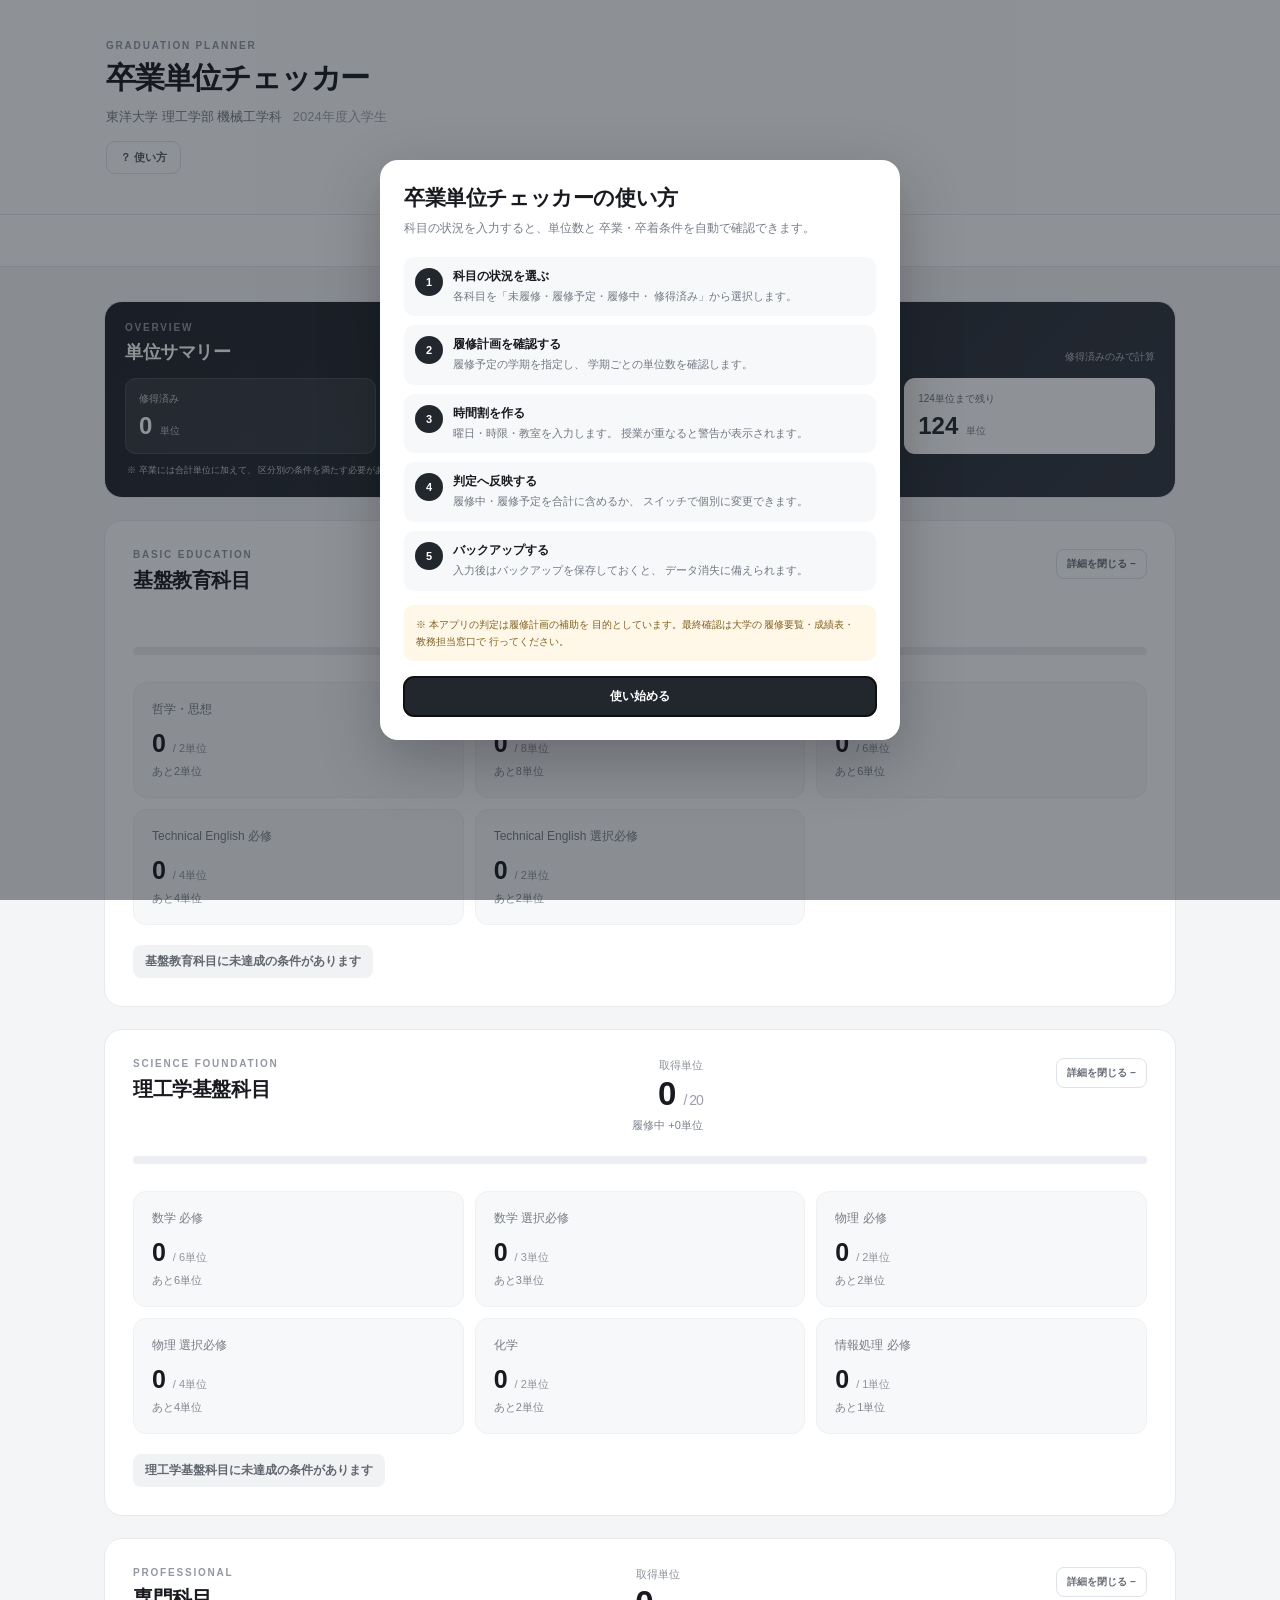
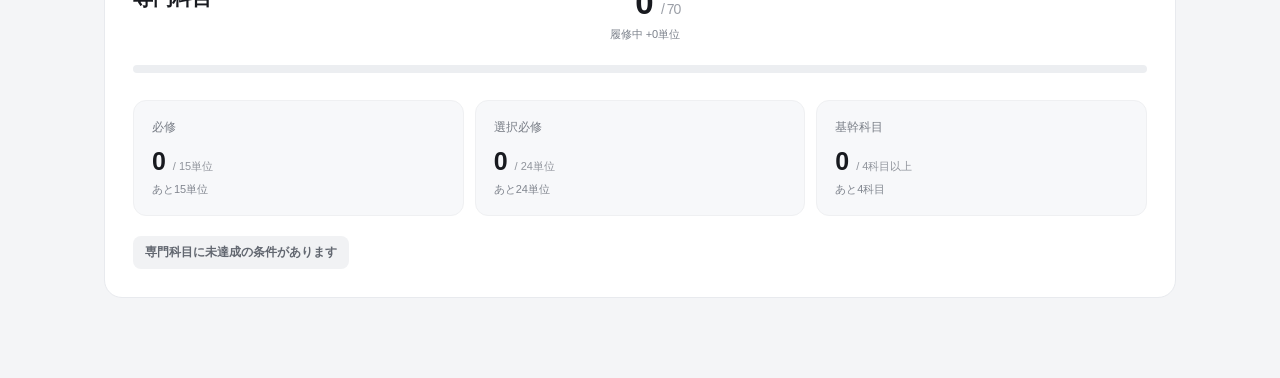
==== commit 2d34bcc2: "Add files via upload" ====
--- a/index.html
+++ b/index.html
@@ -718,13 +718,21 @@
 <script src="script.js"></script>
 <script src="tools.js"></script>
 <script src="accuracy.js"></script>
-<script src="plannner.js"></script>
+<script src="planner.js"></script>
 <script src="projection-toggle.js"></script>
 <script src="timetable.js"></script>
 <script src="total-toggle.js"></script>
 <script src="mobile-nav.js"></script>
-<script src="data-maneger.js"></script>
+<script src="data-manager.js"></script>
 <script src="guide.js"></script>
+<script src="compact-ui.js"></script>
+<script src="missing-conditions.js"></script>
+<script src="smart-filter.js"></script>
+<script src="condition-links.js"></script>
+<script src="summary.js"></script>
+<script src="filter-context.js"></script>
+<script src="view-router.js"></script>
+<script src="pagination.js"></script>
 
 </body>
-</html>+</html>
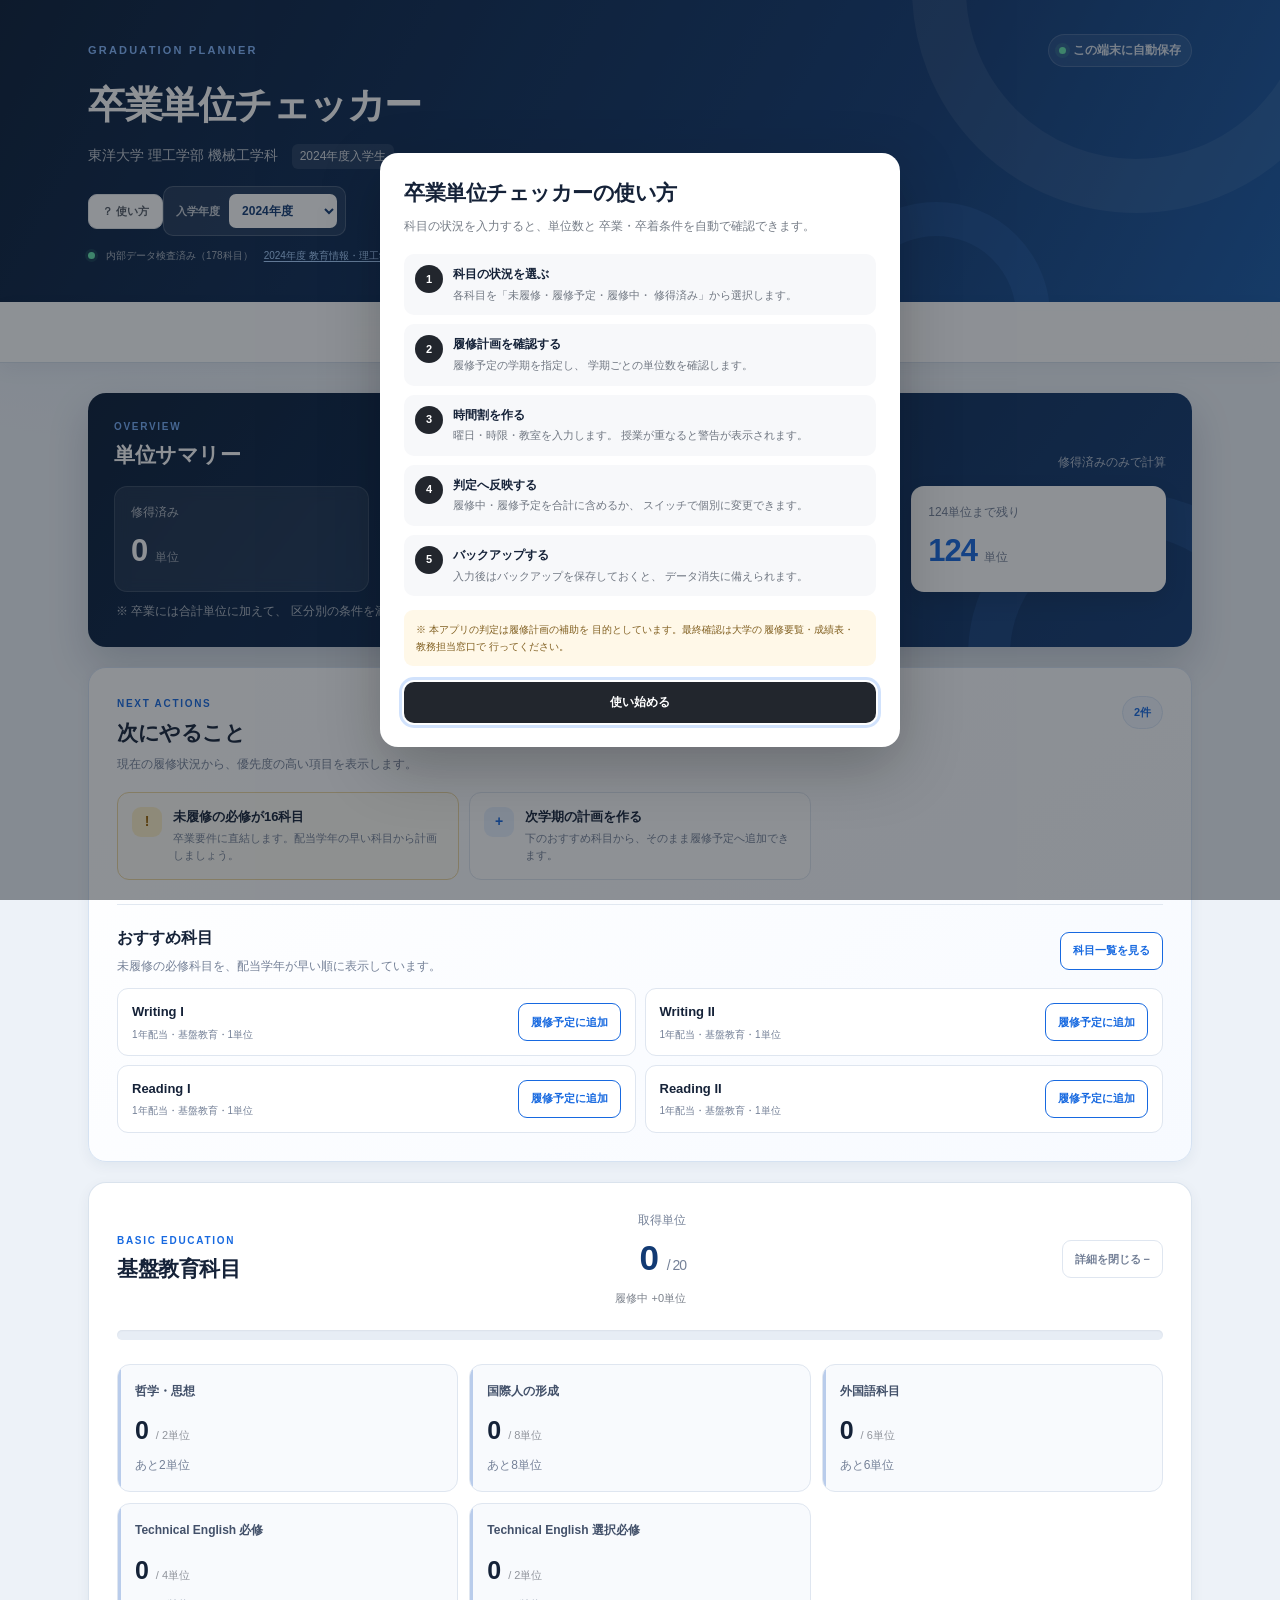
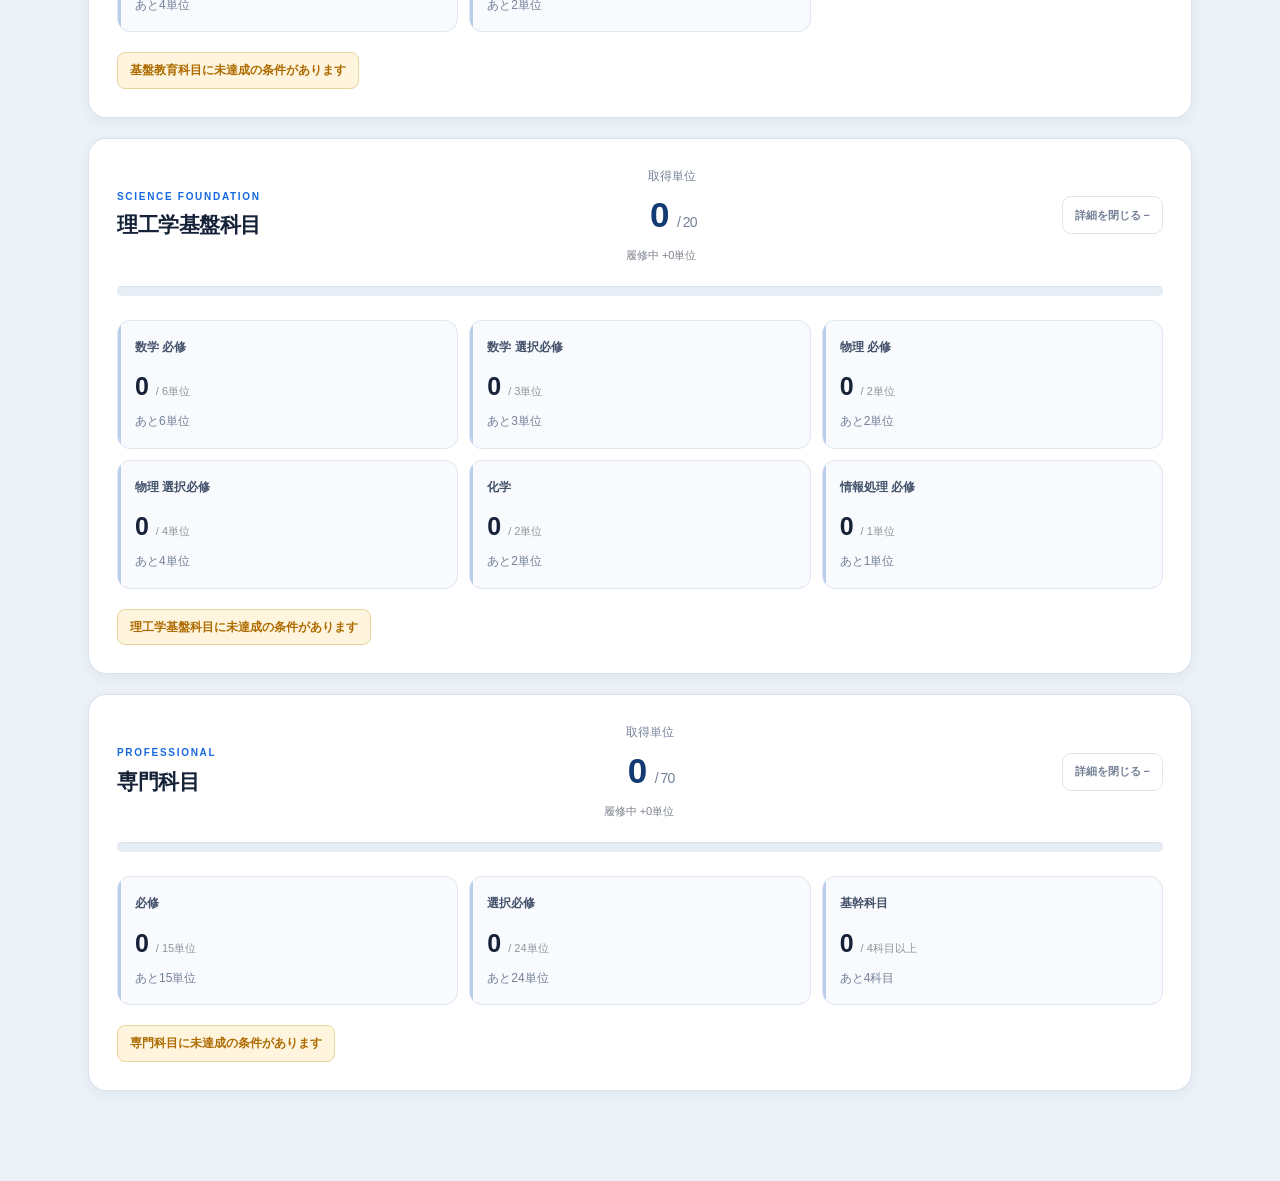
==== commit 03fab6c2: "Add files via upload" ====
--- a/index.html
+++ b/index.html
@@ -8,8 +8,9 @@
     content="width=device-width, initial-scale=1.0"
   >
 
-  <title>卒業単位チェッカー</title>
-  <link rel="stylesheet" href="style.css">
+  <title>卒業単位チェッカー</title>
+  <meta name="theme-color" content="#123a73">
+  <link rel="stylesheet" href="style.css">
   <link rel="stylesheet" href="mobile.css">
 </head>
 
@@ -18,9 +19,16 @@
 <header class="top-header">
   <div class="header-inner">
 
-    <p class="service-label">
-      GRADUATION PLANNER
-    </p>
+    <div class="header-kicker">
+      <p class="service-label">
+        GRADUATION PLANNER
+      </p>
+
+      <span class="autosave-badge">
+        <span class="autosave-dot"></span>
+        この端末に自動保存
+      </span>
+    </div>
 
     <h1>卒業単位チェッカー</h1>
 
@@ -713,26 +721,42 @@
 
 </main>
 
-<script src="subjects.js"></script>
-<script src="requirements.js"></script>
-<script src="script.js"></script>
+<script src="academic-year.js"></script>
+<script src="storage-utils.js"></script>
+<script src="subjects.js"></script>
+<script src="subjects-2025.js"></script>
+<script src="requirements-2024.js"></script>
+<script src="requirements-2025.js"></script>
+<script src="requirements.js"></script>
+<script src="data-validator.js"></script>
+<script src="script.js"></script>
 <script src="tools.js"></script>
-<script src="accuracy.js"></script>
-<script src="planner.js"></script>
-<script src="projection-toggle.js"></script>
+<script src="accuracy.js"></script>
+<script src="planner.js"></script>
+<script src="pace-engine.js"></script>
+<script src="pace-planner.js"></script>
+<script src="sequence-rules.js"></script>
+<script src="sequence-check.js"></script>
+<script src="projection-toggle.js"></script>
 <script src="timetable.js"></script>
 <script src="total-toggle.js"></script>
 <script src="mobile-nav.js"></script>
-<script src="data-manager.js"></script>
+<script src="data-manager.js"></script>
 <script src="guide.js"></script>
 <script src="compact-ui.js"></script>
 <script src="missing-conditions.js"></script>
 <script src="smart-filter.js"></script>
 <script src="condition-links.js"></script>
-<script src="summary.js"></script>
-<script src="filter-context.js"></script>
-<script src="view-router.js"></script>
-<script src="pagination.js"></script>
-
-</body>
-</html>
+<script src="summary.js"></script>
+<script src="filter-context.js"></script>
+<script src="required-status.js"></script>
+<script src="next-actions.js"></script>
+<script src="view-router.js"></script>
+<script src="pagination.js"></script>
+<script src="design-polish.js"></script>
+<script src="academic-year-ui.js"></script>
+<script src="source-info.js"></script>
+<script src="mobile-polish.js"></script>
+
+</body>
+</html>
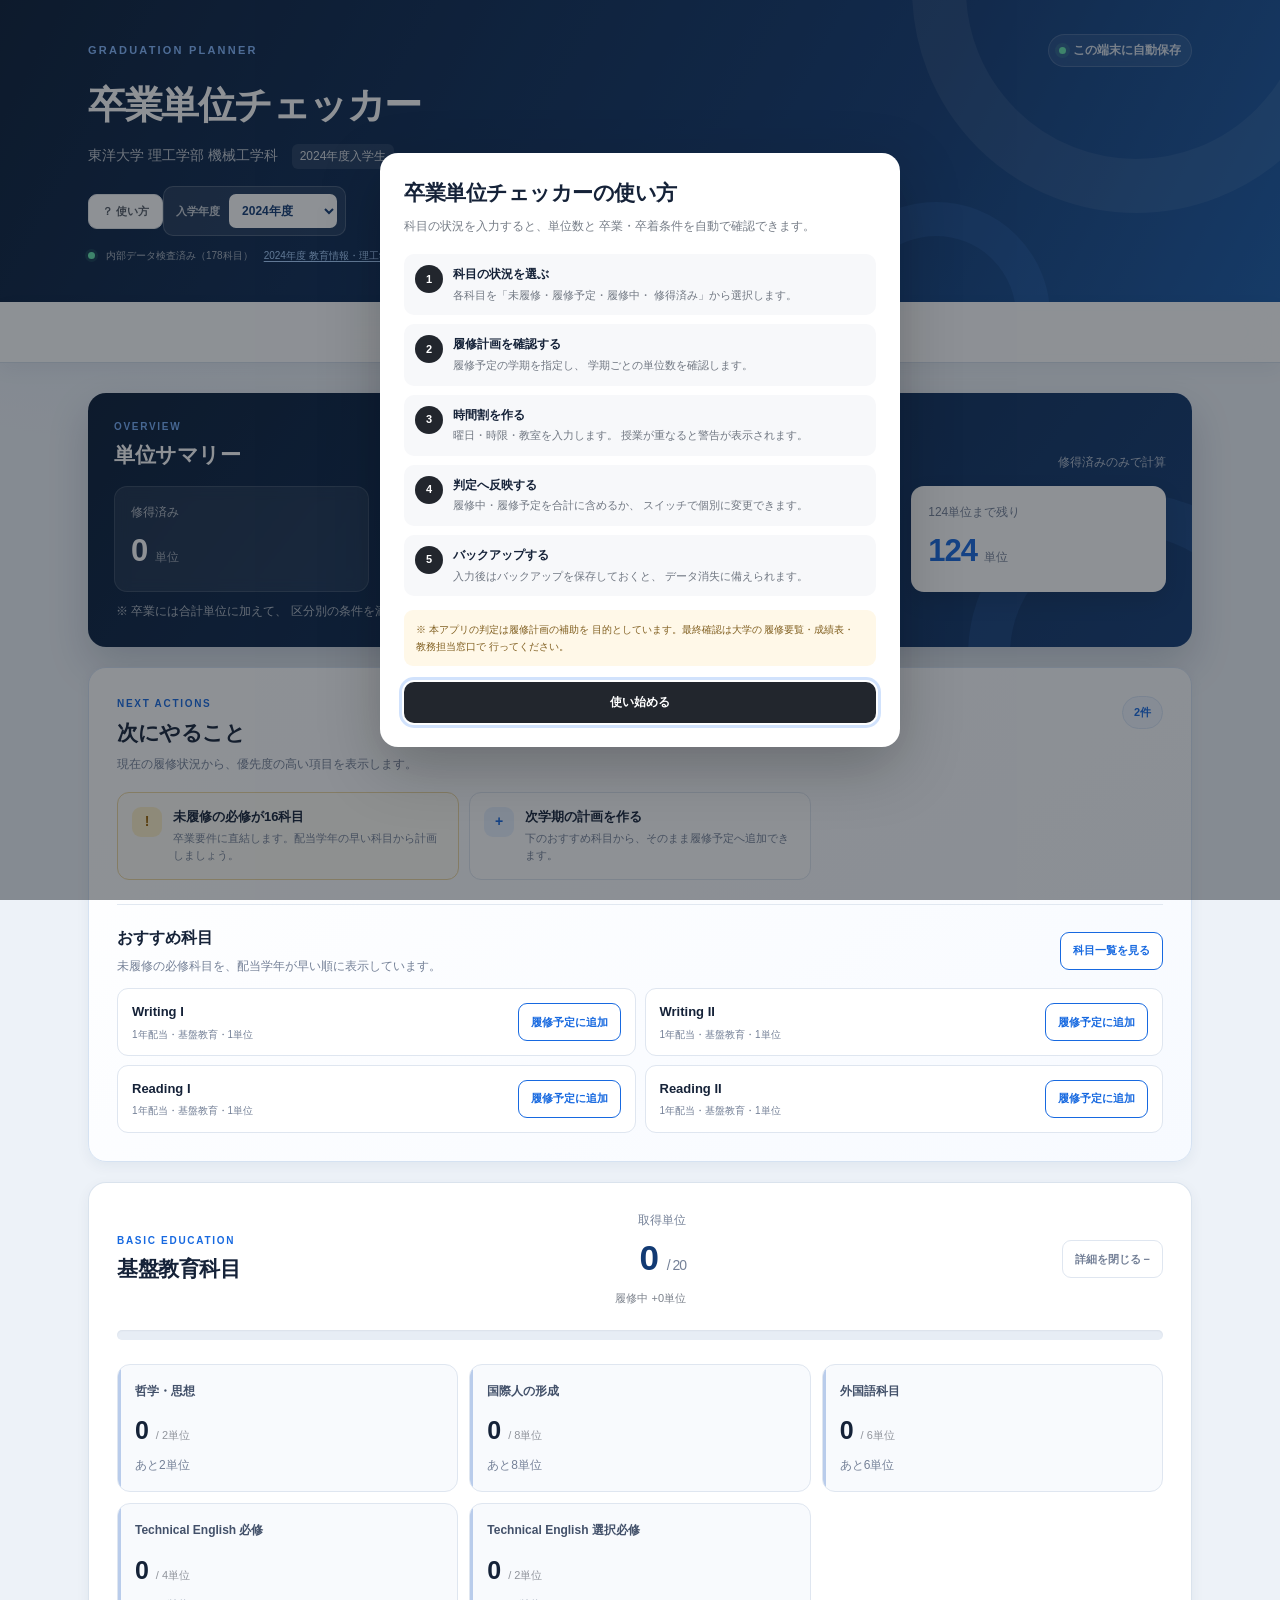
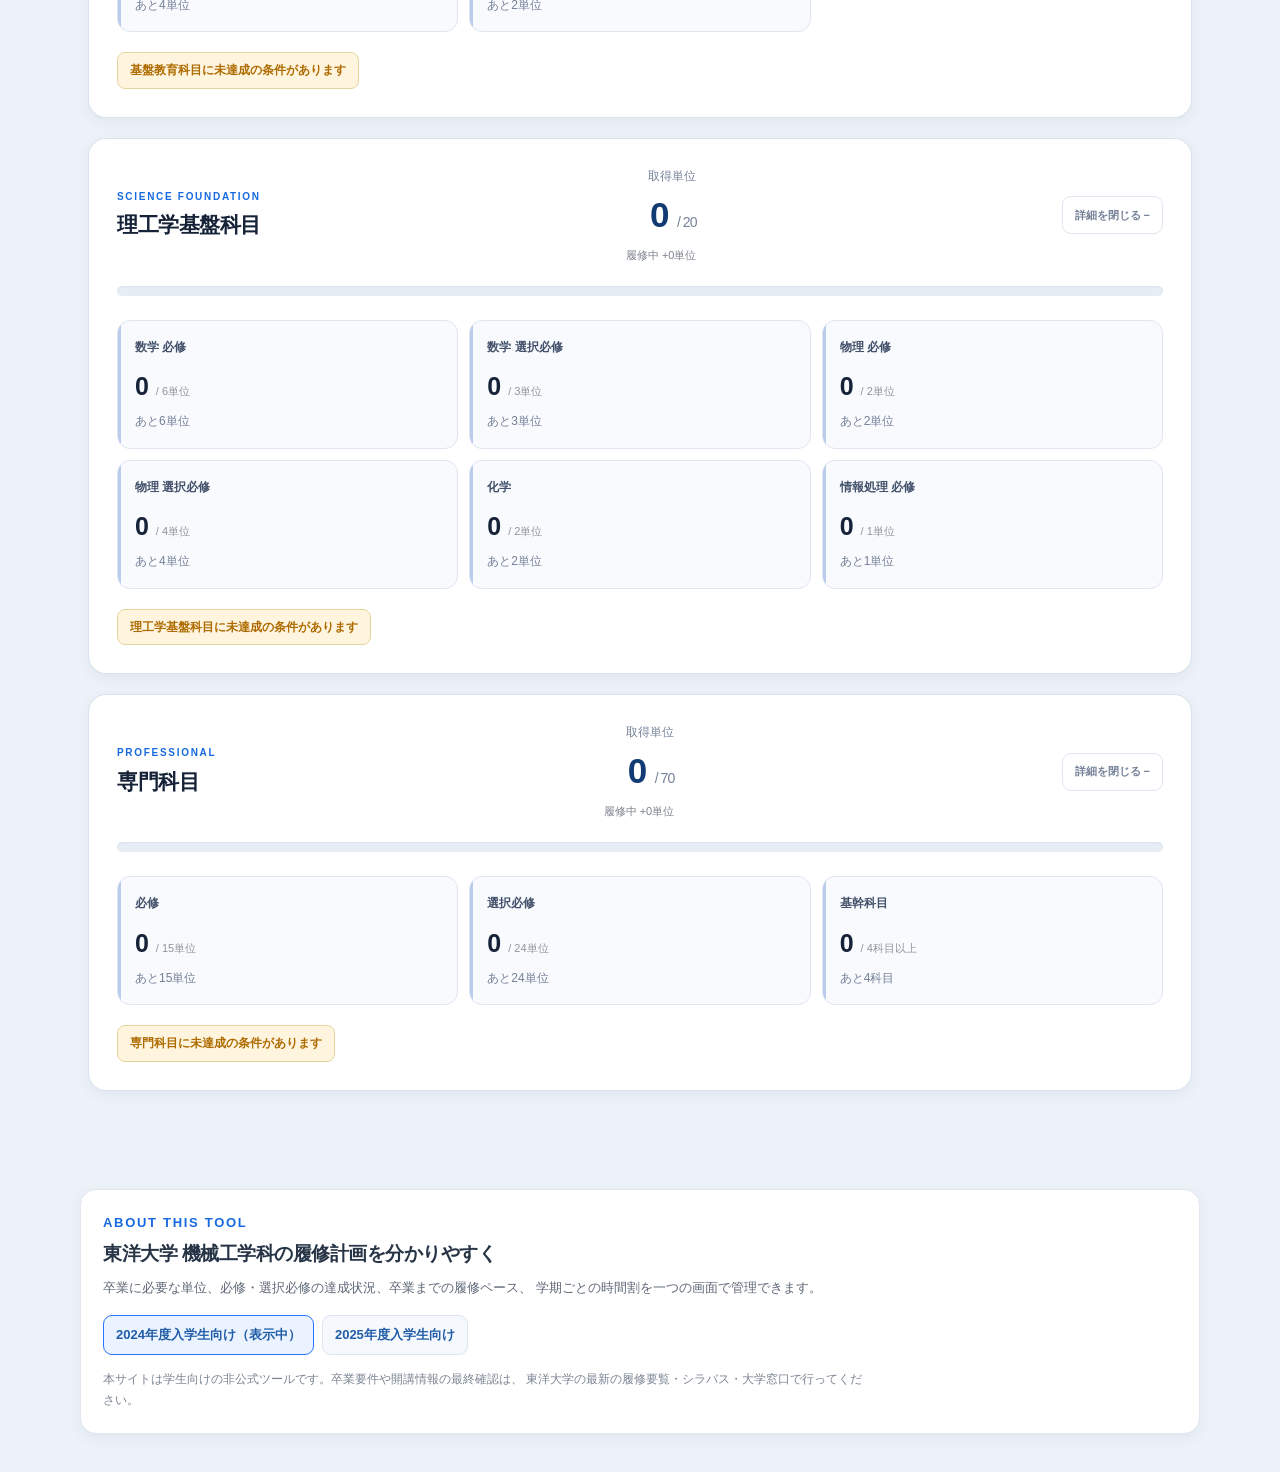
==== commit 14c36e04: "Add files via upload" ====
--- a/index.html
+++ b/index.html
@@ -8,7 +8,17 @@
     content="width=device-width, initial-scale=1.0"
   >
 
-  <title>卒業単位チェッカー</title>
+  <title>東洋大学 理工学部 機械工学科｜卒業単位チェッカー・履修計画</title>
+  <meta
+    name="description"
+    content="東洋大学理工学部機械工学科の学生向けに、卒業要件・必修科目・履修計画・時間割をまとめて確認できる非公式ツールです。2024・2025年度入学生に対応しています。"
+  >
+  <meta name="robots" content="index,follow,max-image-preview:large">
+  <meta property="og:type" content="website">
+  <meta property="og:locale" content="ja_JP">
+  <meta property="og:title" content="東洋大学 理工学部 機械工学科｜卒業単位チェッカー・履修計画">
+  <meta property="og:description" content="卒業要件、必修科目、履修計画、時間割をまとめて確認できる非公式ツールです。">
+  <meta name="twitter:card" content="summary">
   <meta name="theme-color" content="#123a73">
   <link rel="stylesheet" href="style.css">
   <link rel="stylesheet" href="mobile.css">
@@ -719,7 +729,28 @@
 
   </section>
 
-</main>
+</main>
+
+<footer class="site-footer">
+  <div class="site-footer-inner">
+    <section class="site-about" aria-labelledby="aboutTitle">
+      <p class="section-label">ABOUT THIS TOOL</p>
+      <h2 id="aboutTitle">東洋大学 機械工学科の履修計画を分かりやすく</h2>
+      <p>
+        卒業に必要な単位、必修・選択必修の達成状況、卒業までの履修ペース、
+        学期ごとの時間割を一つの画面で管理できます。
+      </p>
+      <nav class="footer-year-links" aria-label="入学年度別ページ">
+        <a href="?year=2024">2024年度入学生向け</a>
+        <a href="?year=2025">2025年度入学生向け</a>
+      </nav>
+      <p class="site-disclaimer">
+        本サイトは学生向けの非公式ツールです。卒業要件や開講情報の最終確認は、
+        東洋大学の最新の履修要覧・シラバス・大学窓口で行ってください。
+      </p>
+    </section>
+  </div>
+</footer>
 
 <script src="academic-year.js"></script>
 <script src="storage-utils.js"></script>
@@ -729,6 +760,7 @@
 <script src="requirements-2025.js"></script>
 <script src="requirements.js"></script>
 <script src="data-validator.js"></script>
+<script src="seo.js"></script>
 <script src="script.js"></script>
 <script src="tools.js"></script>
 <script src="accuracy.js"></script>
@@ -757,6 +789,7 @@
 <script src="academic-year-ui.js"></script>
 <script src="source-info.js"></script>
 <script src="mobile-polish.js"></script>
+<script src="seo-content.js"></script>
 
 </body>
 </html>
